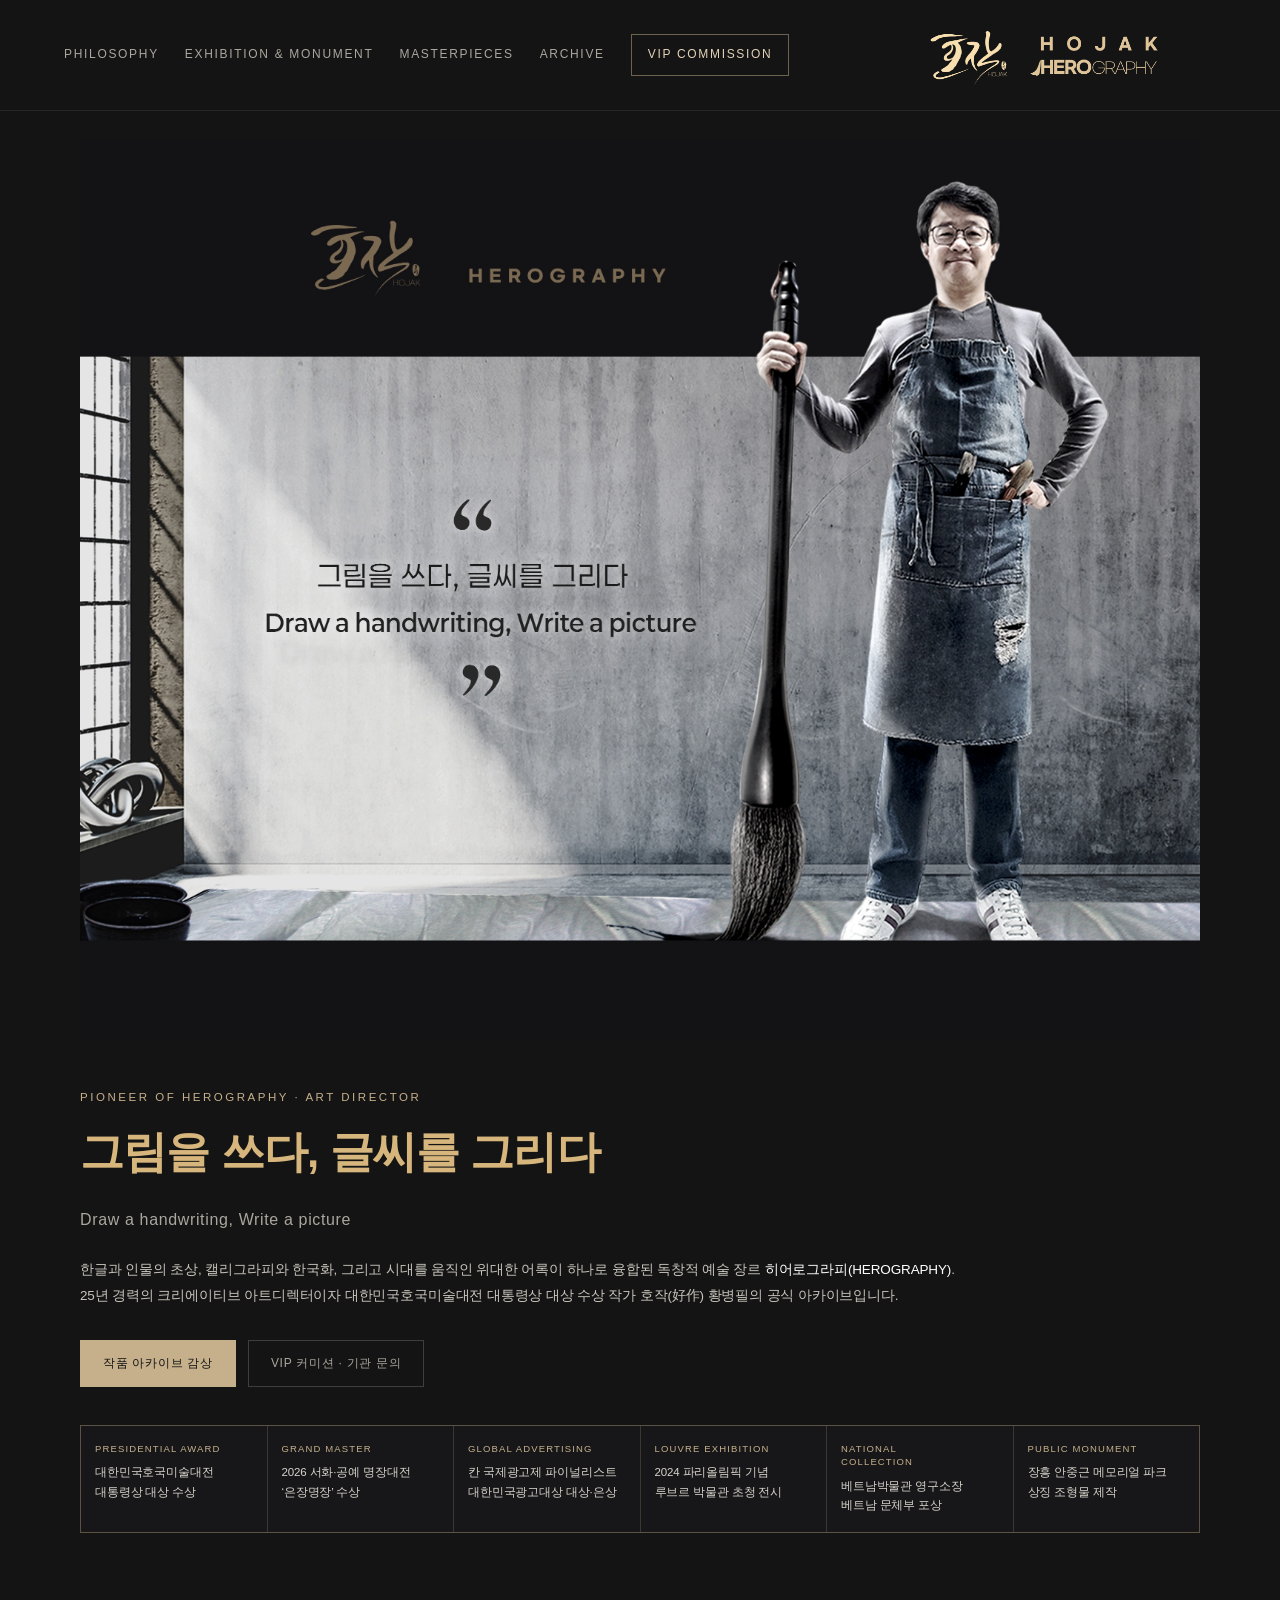
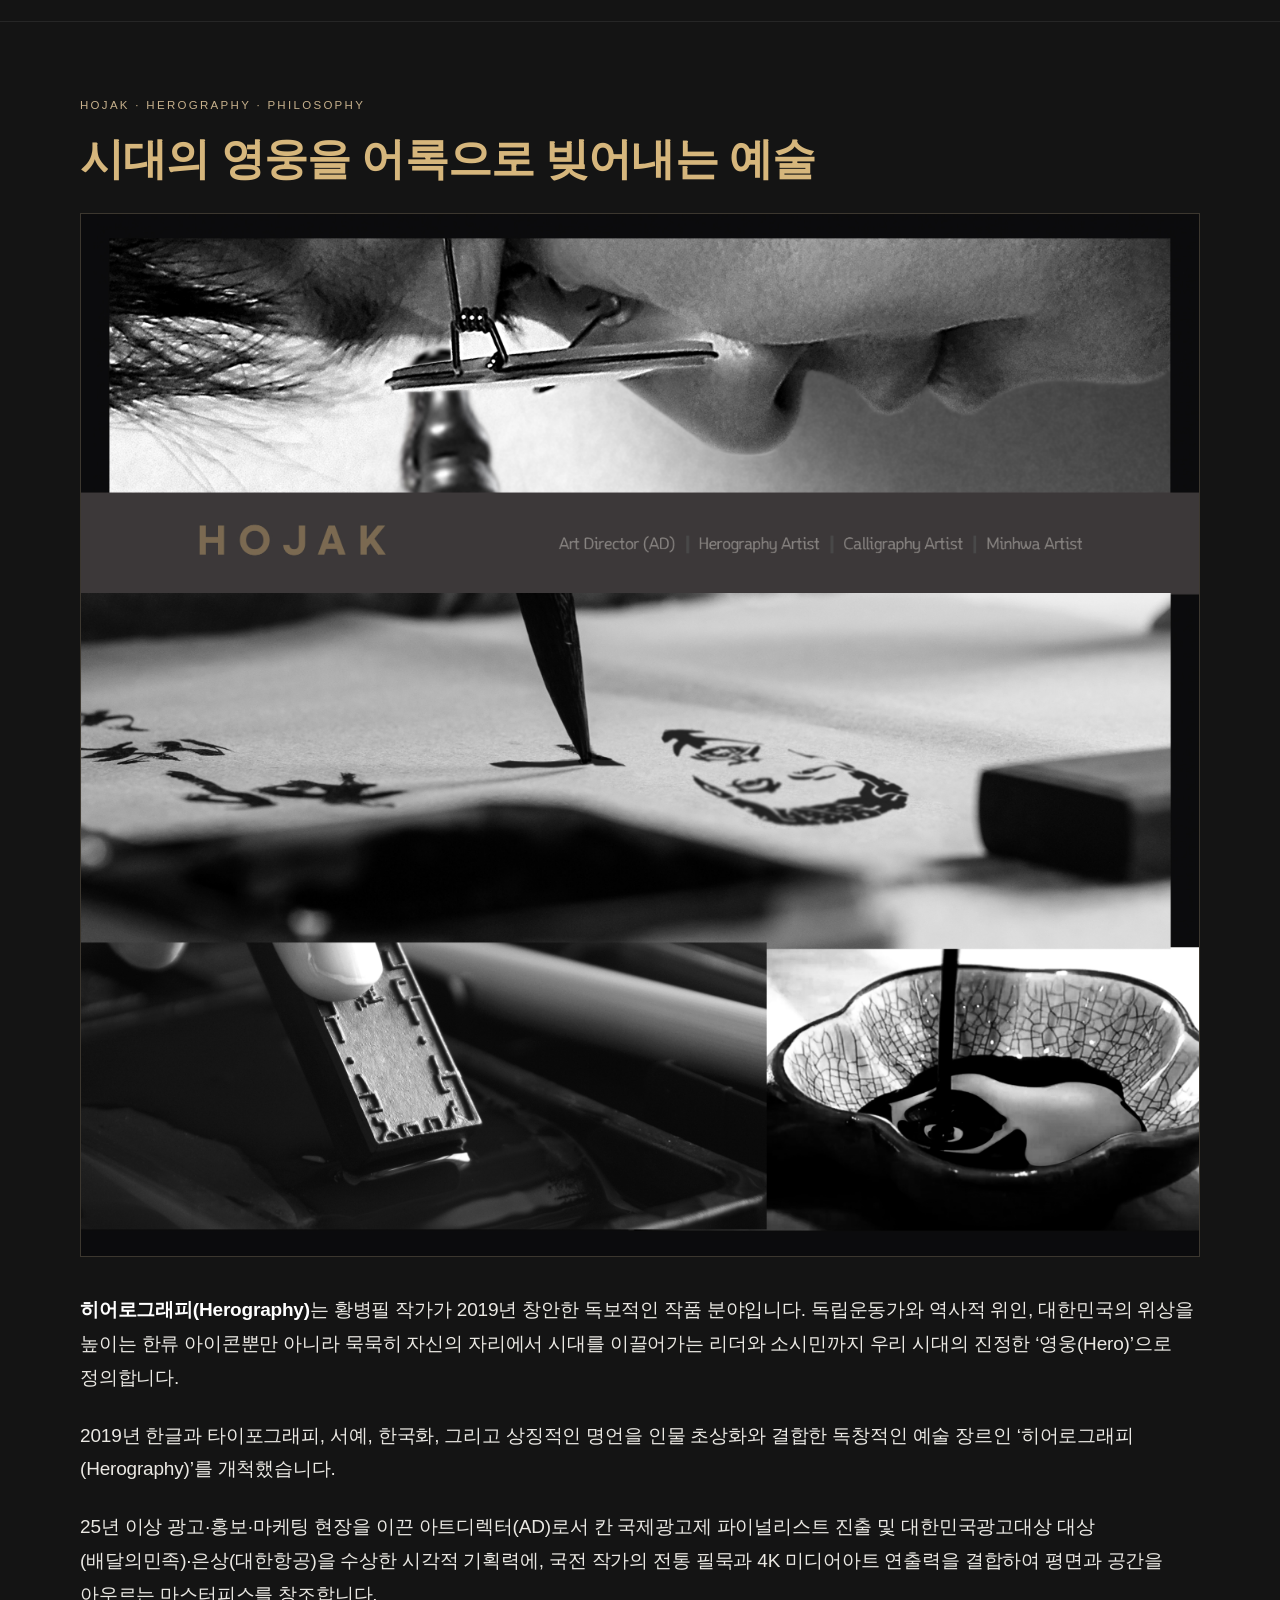
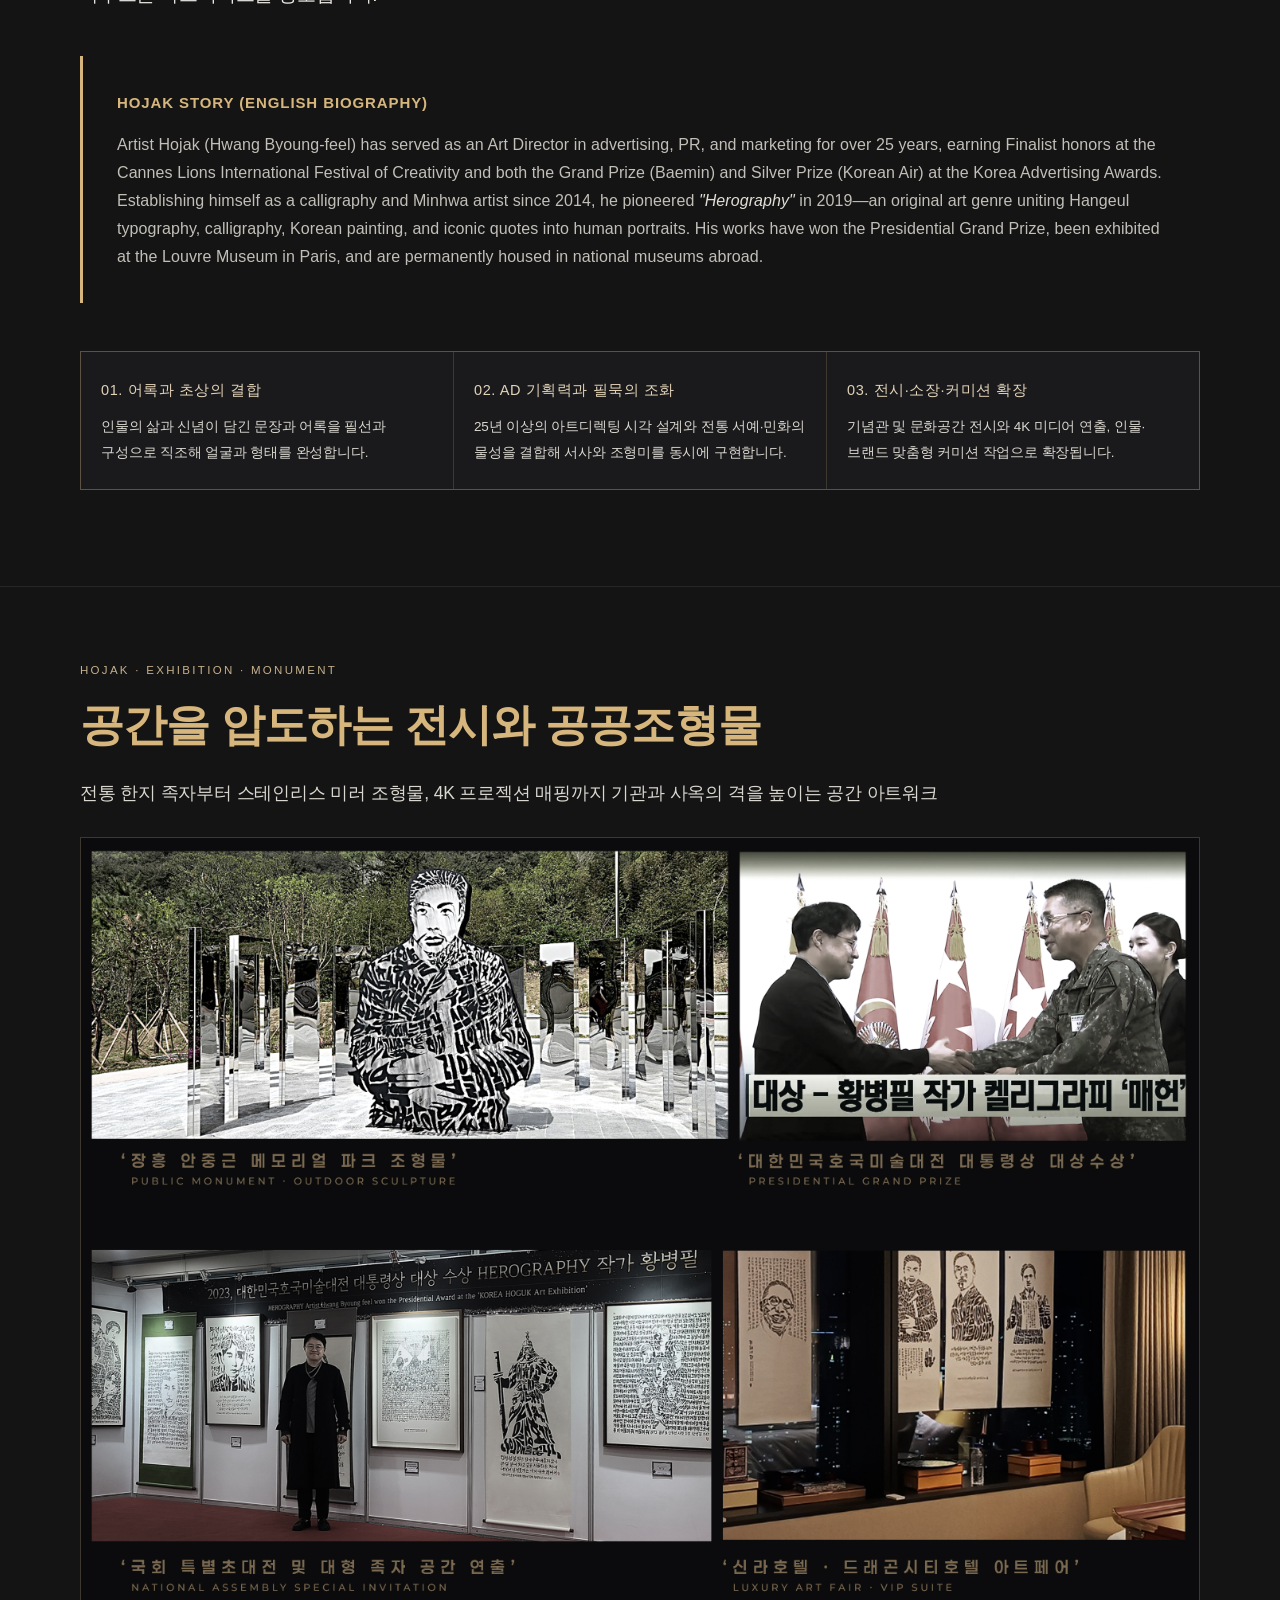
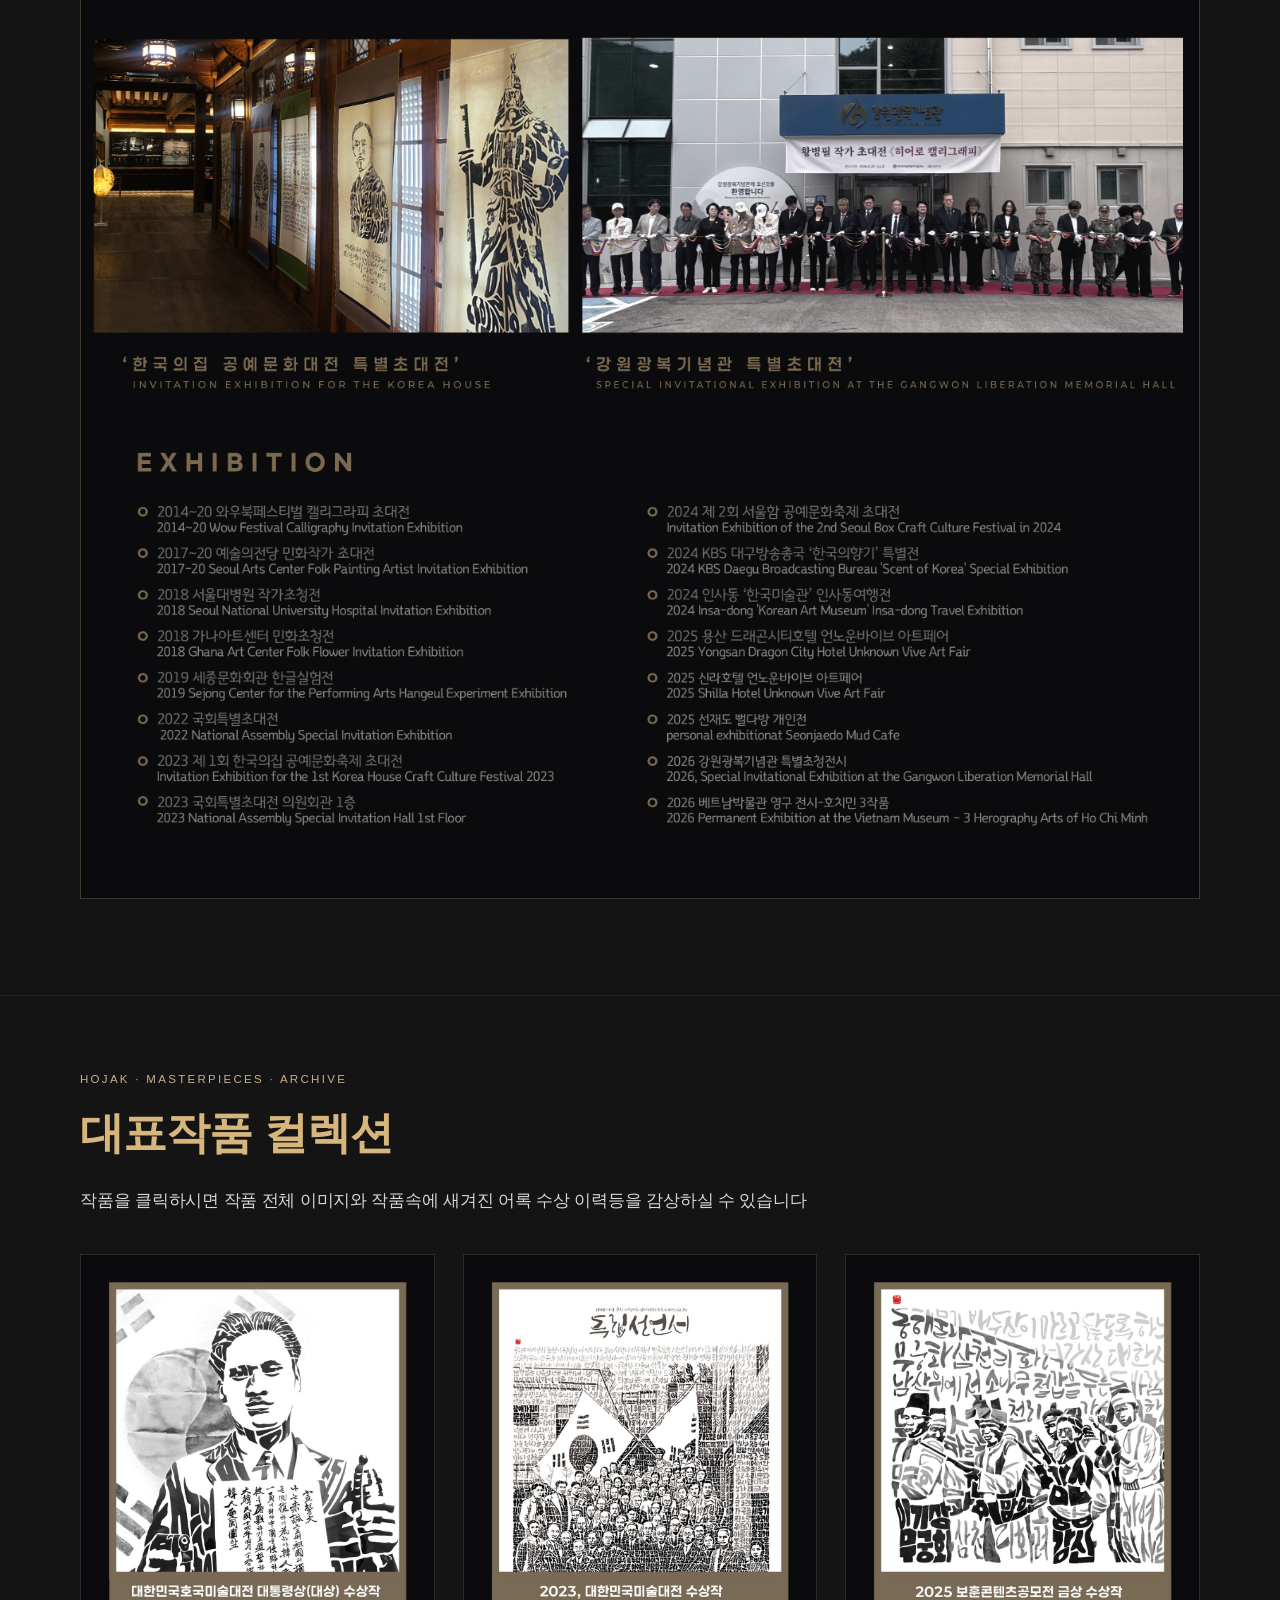
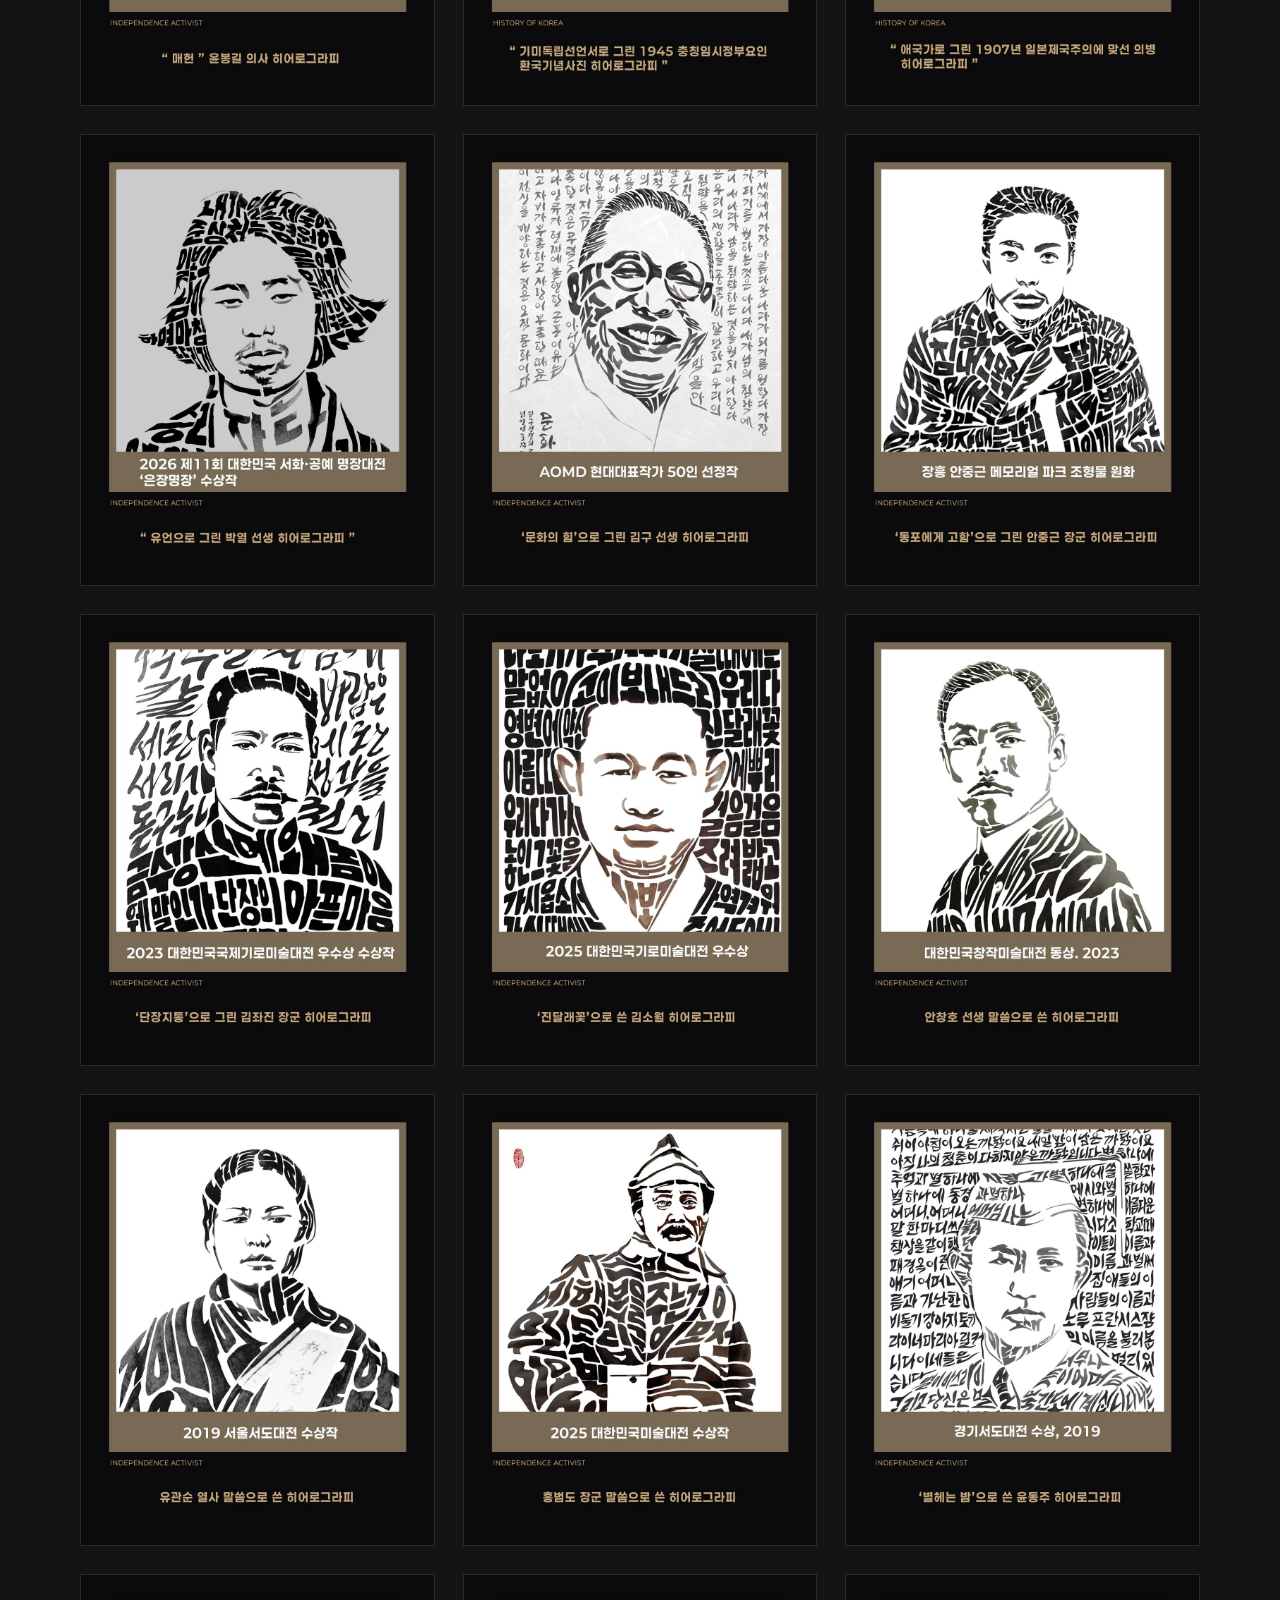
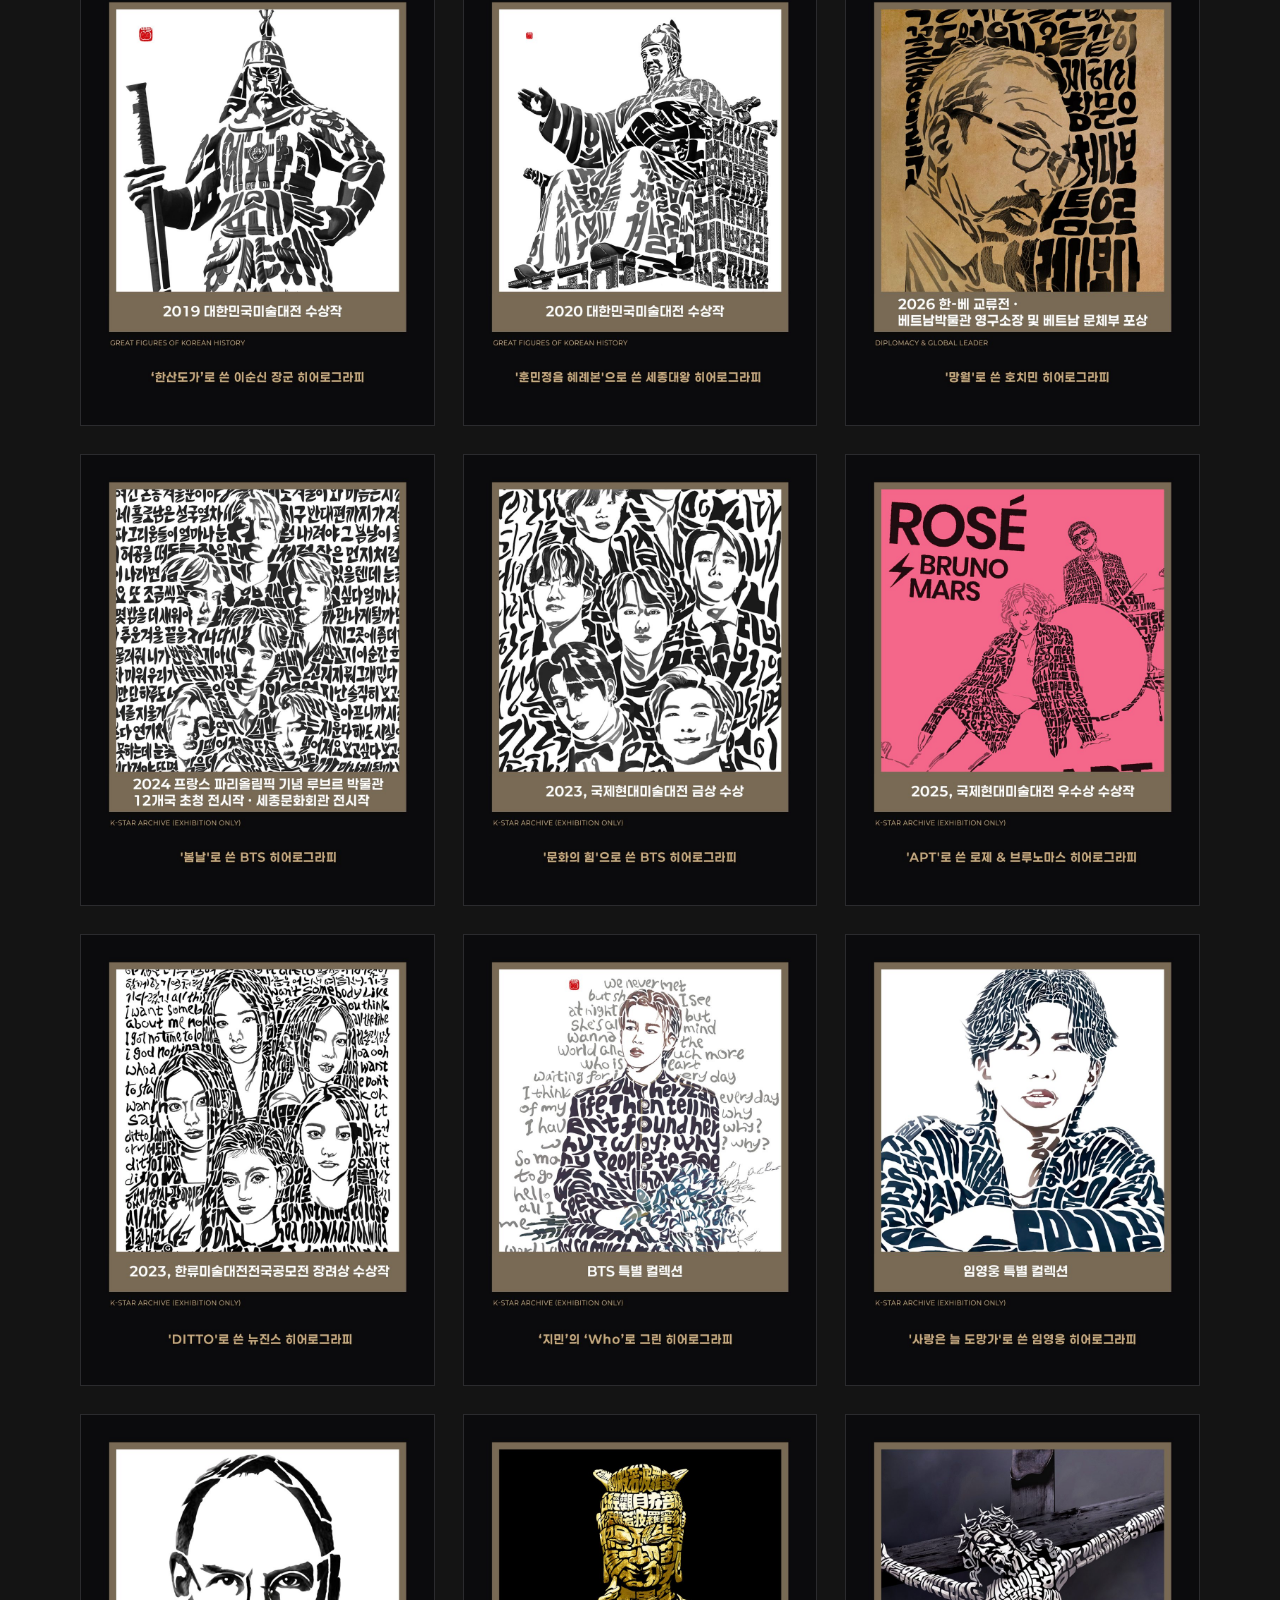
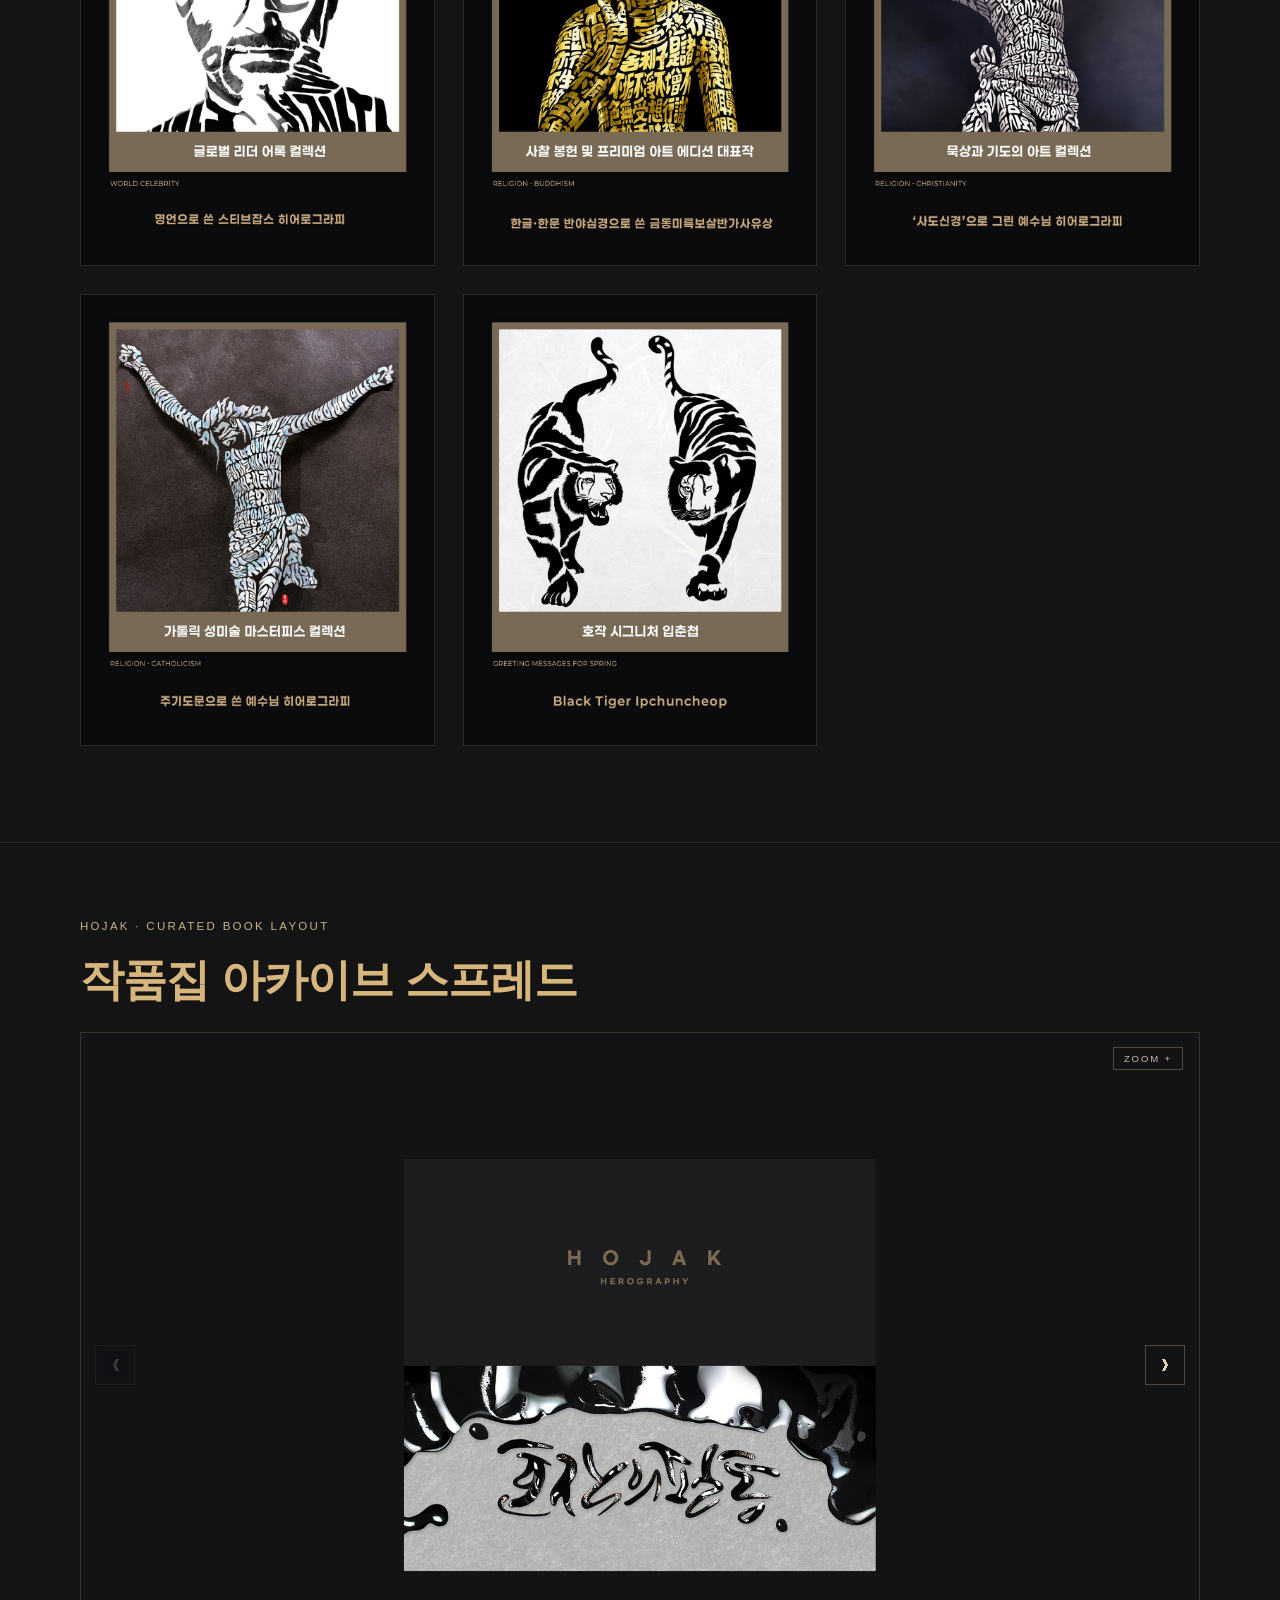
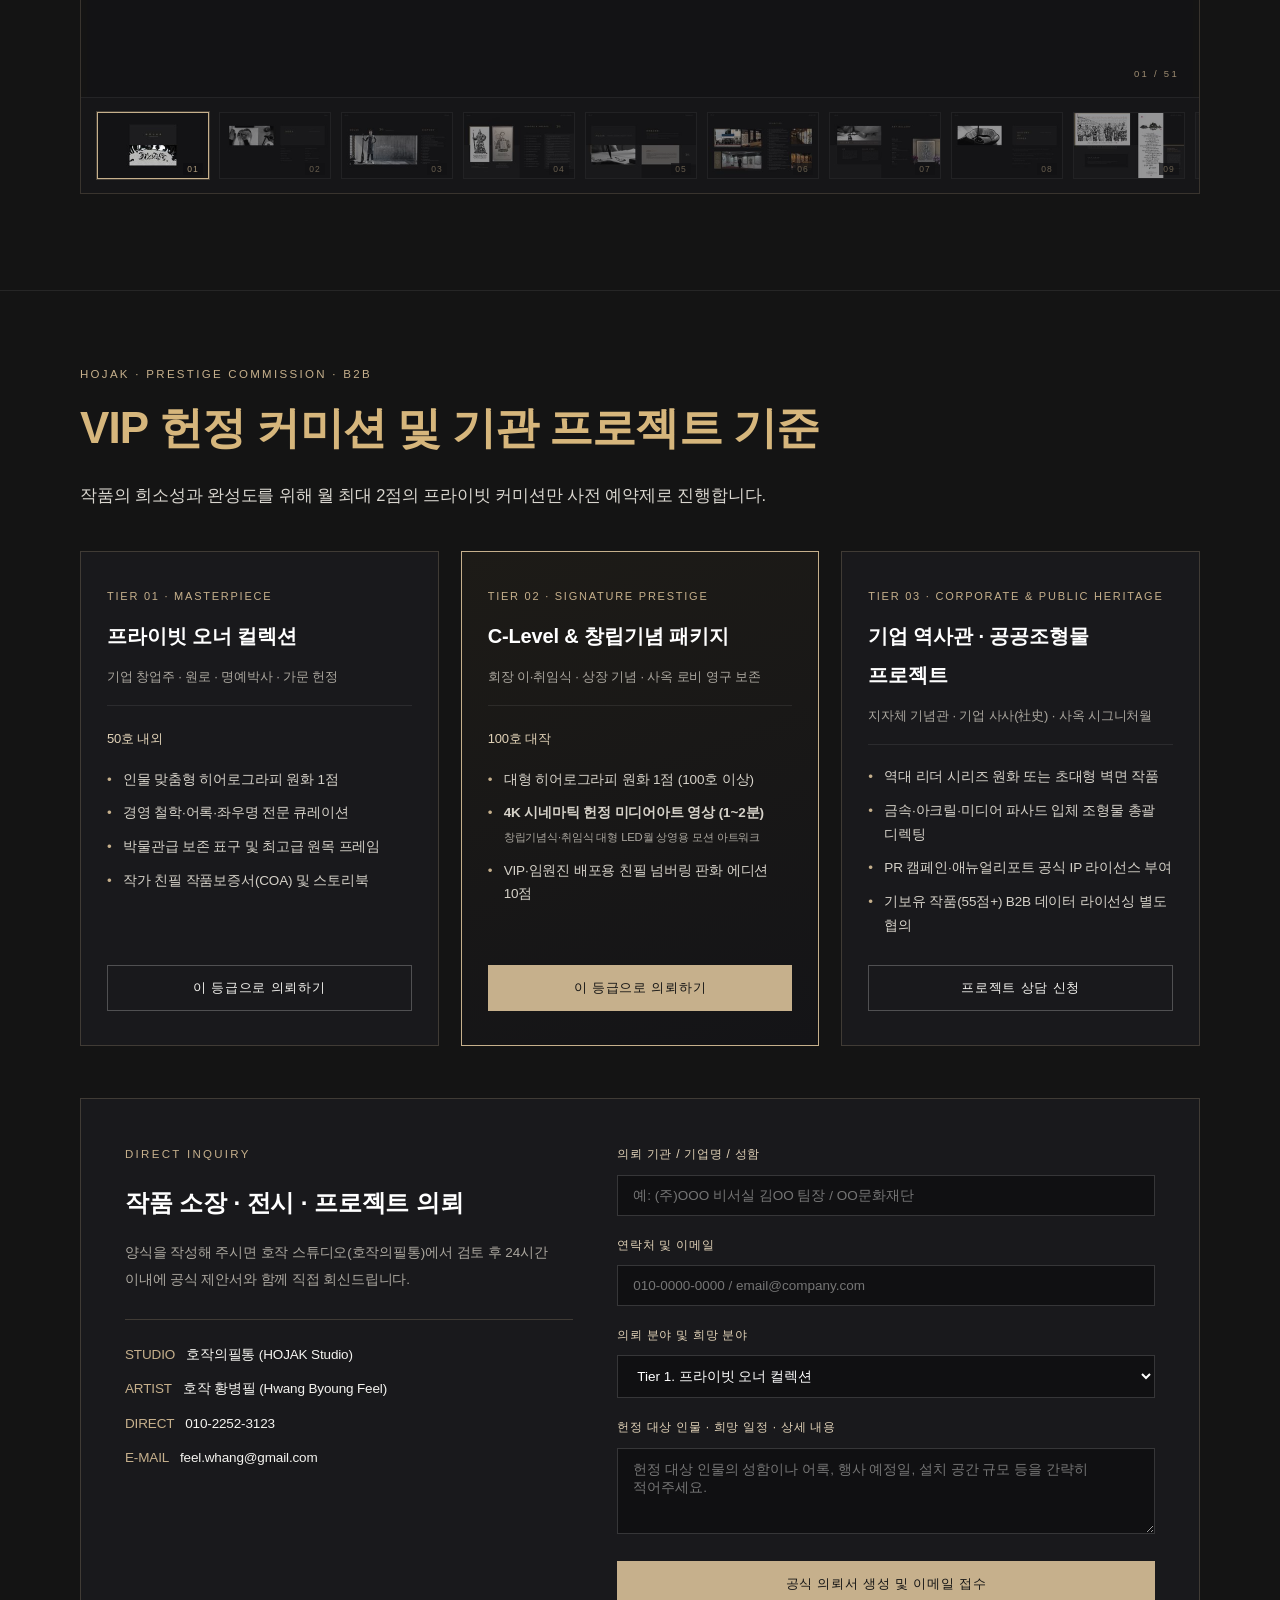
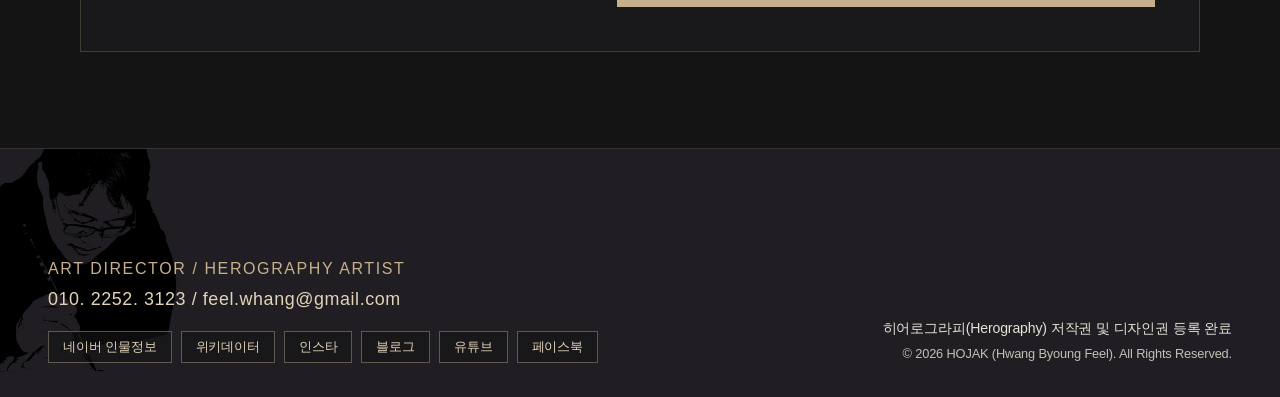
==== index.html @ 38bce0a3 "Add portfolio website" ====
<!DOCTYPE html>
<html lang="ko">
<head>
<meta charset="UTF-8">
<meta name="viewport" content="width=device-width, initial-scale=1.0, maximum-scale=5.0">
<title>호작(好作) 황병필 | HOJAK HEROGRAPHY</title>
<link rel="preconnect" href="https://fonts.googleapis.com">
<link rel="preconnect" href="https://fonts.gstatic.com" crossorigin>
<link href="https://fonts.googleapis.com/css2?family=Paperlogy:wght@200;300;400;500;600;700&display=swap" rel="stylesheet">
<style>
  @font-face {
    font-family: 'Paperlogy';
    src: url('https://cdn.jsdelivr.net/gh/projectnoonnu/2408-3@1.0/Paperlogy-2ExtraLight.woff2') format('woff2');
    font-weight: 200;
    font-style: normal;
  }
  @font-face {
    font-family: 'Paperlogy';
    src: url('https://cdn.jsdelivr.net/gh/projectnoonnu/2408-3@1.0/Paperlogy-3Light.woff2') format('woff2');
    font-weight: 300;
    font-style: normal;
  }
  @font-face {
    font-family: 'Paperlogy';
    src: url('https://cdn.jsdelivr.net/gh/projectnoonnu/2408-3@1.0/Paperlogy-4Regular.woff2') format('woff2');
    font-weight: 400;
    font-style: normal;
  }
  @font-face {
    font-family: 'Paperlogy';
    src: url('https://cdn.jsdelivr.net/gh/projectnoonnu/2408-3@1.0/Paperlogy-5Medium.woff2') format('woff2');
    font-weight: 500;
    font-style: normal;
  }
  @font-face {
    font-family: 'Paperlogy';
    src: url('https://cdn.jsdelivr.net/gh/projectnoonnu/2408-3@1.0/Paperlogy-6SemiBold.woff2') format('woff2');
    font-weight: 600;
    font-style: normal;
  }
  @font-face {
    font-family: 'Paperlogy';
    src: url('https://cdn.jsdelivr.net/gh/projectnoonnu/2408-3@1.0/Paperlogy-7Bold.woff2') format('woff2');
    font-weight: 700;
    font-style: normal;
  }

  :root {
    --bg-deep: #141414;
    --bg-card: #19191c;
    --text-main: #f5f4f0;
    --text-sub: #aba79f;
    --gold: #c6b08c;
    --gold-light: #e2d3b8;
    --border-subtle: rgba(198, 176, 140, 0.22);

    --font-gothic: 'Paperlogy', 'Pretendard', -apple-system, BlinkMacSystemFont, sans-serif;
    --fs-eyebrow: 11.5px;
    --fs-subtitle: clamp(1rem, 1.25vw, 1.15rem);
    --fs-body: 14.5px;
    --fs-meta: 13.5px;

    /* session2_philosophy 기준 통일 헤드카피 토큰 */
    --fs-unified-headcopy: clamp(28px, 4.2vw, 44px);
    --color-unified-headcopy: #d6b67c;
  }

  * { box-sizing: border-box; margin: 0; padding: 0; }
  html { scroll-behavior: smooth; }

  body {
    background-color: var(--bg-deep);
    color: var(--text-main);
    font-family: var(--font-gothic);
    font-weight: 200;
    font-size: var(--fs-body);
    line-height: 1.95;
    letter-spacing: -0.01em;
    overflow-x: hidden;
    -webkit-font-smoothing: antialiased;
    word-break: keep-all;
  }

  header {
    position: sticky;
    top: 0;
    z-index: 1000;
    background: var(--bg-deep);
    border-bottom: 1px solid rgba(255, 255, 255, 0.08);
    padding: 16px 5%;
    min-height: 108px;
    display: flex;
    align-items: center;
    justify-content: space-between;
    gap: 24px;
  }

  .nav-links {
    display: flex;
    gap: 26px;
    align-items: center;
  }
  .nav-links a {
    color: var(--text-sub);
    text-decoration: none;
    font-family: var(--font-gothic);
    font-size: 12px;
    font-weight: 300;
    letter-spacing: 0.14em;
    text-transform: uppercase;
    white-space: nowrap;
    transition: color 0.25s ease;
  }
  .nav-links a:hover {
    color: var(--gold-light);
  }
  .nav-cta {
    border: 1px solid rgba(198, 176, 140, 0.5);
    color: var(--gold-light) !important;
    padding: 8px 16px;
    font-size: 11.5px;
    letter-spacing: 0.12em;
  }

  .mobile-menu-btn {
    display: none;
    background: transparent;
    border: 1px solid rgba(198, 176, 140, 0.45);
    color: var(--gold-light);
    font-family: var(--font-gothic);
    font-size: 11.5px;
    font-weight: 300;
    letter-spacing: 0.16em;
    padding: 8px 14px;
    cursor: pointer;
    white-space: nowrap;
  }

  .top-banner-link {
    display: flex;
    align-items: center;
    justify-content: flex-end;
    text-decoration: none;
    flex-shrink: 0;
    background-color: var(--bg-deep);
  }
  .top-banner-link img {
    height: 78px;
    width: auto;
    max-width: 100%;
    object-fit: contain;
    display: block;
    background-color: var(--bg-deep);
  }

  .mobile-drawer {
    display: none;
    position: fixed;
    top: 108px;
    left: 0; right: 0;
    z-index: 999;
    background: rgba(20, 20, 20, 0.98);
    border-bottom: 1px solid var(--border-subtle);
    padding: 20px 6% 28px;
    flex-direction: column;
    gap: 14px;
  }
  .mobile-drawer.open { display: flex; }
  .mobile-drawer a {
    color: var(--text-main);
    text-decoration: none;
    font-family: var(--font-gothic);
    font-size: var(--fs-body);
    font-weight: 200;
    padding: 8px 0;
    border-bottom: 1px solid rgba(255,255,255,0.05);
  }

  /* First Page (스크린샷 기준 단일 중앙 정렬 구조) */
  .first-page {
    max-width: 1380px;
    margin: 0 auto;
    padding: 28px 5% 88px;
    border-bottom: 1px solid rgba(255, 255, 255, 0.08);
  }

  .hero-center-stack {
    max-width: 1120px;
    margin: 0 auto;
  }

  .main-image-box {
    width: 100%;
    background-color: var(--bg-deep);
  }
  .main-image-box img {
    width: 100%;
    height: auto;
    display: block;
    object-fit: contain;
  }

  .below-image-copy {
    width: 100%;
    padding: 46px 0 38px;
  }

  .eyebrow {
    font-family: var(--font-gothic);
    font-size: var(--fs-eyebrow);
    font-weight: 300;
    letter-spacing: 0.2em;
    color: var(--gold);
    margin-bottom: 14px;
    display: block;
  }
  .first-page .eyebrow {
    text-transform: uppercase;
    letter-spacing: 0.22em;
  }

  /* 통일 헤드카피 스타일 (session2_philosophy 기준) */
  .headline,
  .session-title,
  .unified-headcopy {
    font-family: 'Paperlogy', sans-serif;
    font-size: var(--fs-unified-headcopy);
    font-weight: 700;
    line-height: 1.3;
    letter-spacing: -0.02em;
    color: var(--color-unified-headcopy);
    margin-bottom: 14px;
  }

  .sub-headline {
    font-family: var(--font-gothic);
    font-style: normal;
    font-size: var(--fs-subtitle);
    font-weight: 200;
    letter-spacing: 0.04em;
    color: var(--text-sub);
    margin-bottom: 22px;
  }

  .lead-copy {
    font-family: var(--font-gothic);
    font-size: 13.5px;
    font-weight: 200;
    line-height: 1.95;
    color: #c8c4bc;
    max-width: 100%;
    margin-bottom: 30px;
    word-break: keep-all;
  }
  .lead-copy strong {
    font-weight: 400;
    color: #ffffff;
  }

  .cta-row {
    display: flex;
    flex-wrap: wrap;
    gap: 12px;
  }

  .btn-gold {
    background: var(--gold);
    color: #141414;
    padding: 11px 22px;
    font-family: var(--font-gothic);
    font-size: 12px;
    font-weight: 400;
    letter-spacing: 0.06em;
    text-decoration: none;
    border: 1px solid var(--gold);
    transition: background 0.25s ease;
  }
  .btn-gold:hover {
    background: var(--gold-light);
  }

  .btn-ghost {
    background: transparent;
    color: var(--text-sub);
    padding: 11px 22px;
    font-family: var(--font-gothic);
    font-size: 12px;
    font-weight: 300;
    letter-spacing: 0.06em;
    text-decoration: none;
    border: 1px solid rgba(255, 255, 255, 0.18);
    transition: all 0.25s ease;
  }
  .btn-ghost:hover {
    border-color: var(--gold);
    color: var(--gold-light);
  }

  .credentials-bar {
    width: 100%;
    display: grid;
    grid-template-columns: repeat(6, 1fr);
    gap: 1px;
    background: var(--border-subtle);
    border: 1px solid var(--border-subtle);
  }

  .cred-item {
    background: #171719;
    padding: 16px 14px;
  }

  .cred-item .label {
    font-family: var(--font-gothic);
    font-size: 9.5px;
    font-weight: 400;
    color: var(--gold);
    letter-spacing: 0.12em;
    text-transform: uppercase;
    margin-bottom: 8px;
    line-height: 1.4;
  }

  .cred-item .val {
    font-family: var(--font-gothic);
    font-size: 11.5px;
    font-weight: 200;
    color: #d8d4cc;
    line-height: 1.7;
    word-break: keep-all;
  }

  /* Second Session & Philosophy Integration */
  .session-page {
    max-width: 1380px;
    margin: 0 auto;
    padding: 72px 5% 96px;
  }

  .session-inner {
    max-width: 1120px;
    margin: 0 auto;
  }


  .session-visual-box {
    width: 100%;
    margin: 26px 0 36px;
    background-color: var(--bg-deep);
    border: 1px solid var(--border-subtle);
  }
  .session-visual-box img {
    width: 100%;
    height: auto;
    display: block;
    object-fit: contain;
  }

  .s2-body-group {
    display: flex;
    flex-direction: column;
    gap: 24px;
    margin-bottom: 44px;
  }

  .s2-paragraph {
    font-family: 'Paperlogy', sans-serif;
    font-size: clamp(16px, 1.9vw, 19px);
    font-weight: 300;
    line-height: 1.78;
    letter-spacing: -0.01em;
    color: #eae8e3;
  }

  .s2-paragraph strong {
    font-weight: 600;
    color: #ffffff;
  }

  .s2-english-box {
    background-color: #141414;
    border-left: 3px solid #d6b67c;
    padding: 32px 34px;
  }

  .s2-english-title {
    font-family: 'Paperlogy', sans-serif;
    font-size: clamp(13px, 1.4vw, 15px);
    font-weight: 600;
    letter-spacing: 0.06em;
    text-transform: uppercase;
    color: #d6b67c;
    margin-bottom: 14px;
  }

  .s2-english-text {
    font-family: 'Paperlogy', sans-serif;
    font-size: clamp(14px, 1.5vw, 16px);
    font-weight: 300;
    line-height: 1.75;
    letter-spacing: 0.005em;
    color: #c2bfb8;
    word-break: normal;
  }

  .s2-english-text em {
    font-style: italic;
    color: #e2dfd7;
  }

  .pillars-grid {
    display: grid;
    grid-template-columns: repeat(3, 1fr);
    gap: 1px;
    background: var(--border-subtle);
    border: 1px solid var(--border-subtle);
    margin-top: 48px;
  }

  .pillar-card {
    background: rgba(25, 25, 28, 0.95);
    padding: 24px 20px;
  }

  .pillar-title {
    font-family: var(--font-gothic);
    font-size: var(--fs-body);
    font-weight: 300;
    color: var(--gold-light);
    margin-bottom: 10px;
    letter-spacing: 0.04em;
  }

  .pillar-desc {
    font-family: var(--font-gothic);
    font-size: var(--fs-meta);
    font-weight: 200;
    color: #dad7d0;
    line-height: 1.9;
    word-break: keep-all;
  }


  /* Session 3 : EXHIBITION & MONUMENT */
  .s3-page {
    max-width: 1380px;
    margin: 0 auto;
    padding: 72px 5% 96px;
    border-top: 1px solid rgba(255, 255, 255, 0.08);
  }

  .s3-inner {
    max-width: 1120px;
    margin: 0 auto;
  }

  .s3-lead-copy {
    font-family: var(--font-gothic);
    font-size: clamp(15px, 1.65vw, 17.5px);
    font-weight: 300;
    line-height: 1.85;
    letter-spacing: -0.01em;
    color: #dad7d0;
    margin-bottom: 28px;
    word-break: keep-all;
  }

  .s3-visual-box {
    width: 100%;
    background-color: var(--bg-deep);
    border: 1px solid var(--border-subtle);
  }

  .s3-visual-box img {
    width: 100%;
    height: auto;
    display: block;
    object-fit: contain;
  }

  @media (max-width: 860px) {
    .s3-page { padding: 52px 5% 76px; }
  }

  @media (max-width: 768px) {
    .s3-lead-copy {
      font-size: 15px;
      line-height: 1.78;
      margin-bottom: 22px;
    }
  }

  @media (max-width: 960px) {
    .pillars-grid { grid-template-columns: 1fr; }
  }

  @media (max-width: 860px) {
    header { min-height: 82px; padding: 12px 5%; }
    .mobile-drawer { top: 82px; }
    .nav-links { display: none; }
    .mobile-menu-btn { display: inline-block; }
    .top-banner-link img { height: 40px; }
    .first-page { padding: 20px 5% 76px; }
    .below-image-copy { padding: 34px 0 32px; }
    .session-page { padding: 52px 5% 76px; }
    .credentials-bar { grid-template-columns: repeat(2, 1fr); }
  }

  @media (max-width: 768px) {
    .headline,
    .session-title,
    .unified-headcopy {
      font-size: 27px;
      line-height: 1.35;
      margin-bottom: 16px;
    }

  
  .session-visual-box {
    width: 100%;
    margin: 26px 0 36px;
    background-color: var(--bg-deep);
    border: 1px solid var(--border-subtle);
  }
  .session-visual-box img {
    width: 100%;
    height: auto;
    display: block;
    object-fit: contain;
  }

  .s2-body-group {
      gap: 20px;
      margin-bottom: 36px;
    }

    .s2-paragraph {
      font-size: 16px;
      line-height: 1.75;
    }

    .s2-english-box {
      padding: 24px 20px;
      border-left-width: 2.5px;
    }

    .s2-english-title {
      font-size: 13px;
      margin-bottom: 10px;
    }

    .s2-english-text {
      font-size: 14px;
      line-height: 1.7;
    }
  }

  /* Session 4 : MASTERPIECES ARCHIVE */
  .s4-page {
    max-width: 1380px;
    margin: 0 auto;
    padding: 72px 5% 96px;
    border-top: 1px solid rgba(255, 255, 255, 0.08);
  }
  .s4-inner {
    max-width: 1120px;
    margin: 0 auto;
  }
  .s4-lead-copy {
    font-family: var(--font-gothic);
    font-size: clamp(14.5px, 1.5vw, 16.5px);
    font-weight: 300;
    line-height: 1.85;
    letter-spacing: -0.01em;
    color: #dad7d0;
    margin-bottom: 38px;
    word-break: keep-all;
  }
  .s4-gallery-grid {
    display: grid;
    grid-template-columns: repeat(3, 1fr);
    gap: 28px;
  }
  .s4-art-card {
    background: var(--bg-card);
    border: 1px solid rgba(255, 255, 255, 0.08);
    overflow: hidden;
    cursor: pointer;
    transition: transform 0.35s ease, border-color 0.35s ease, box-shadow 0.35s ease;
    display: flex;
    flex-direction: column;
  }
  .s4-art-card:hover {
    transform: translateY(-6px);
    border-color: var(--gold);
    box-shadow: 0 14px 34px rgba(0, 0, 0, 0.55);
  }
  .s4-art-thumb {
    width: 100%;
    overflow: hidden;
    background: #0b0b0c;
  }
  .s4-art-thumb img {
    width: 100%;
    height: auto;
    display: block;
    transition: transform 0.5s ease;
  }
  .s4-art-card:hover .s4-art-thumb img {
    transform: scale(1.05);
  }

  /* Session 5 : ARCHIVE SPREAD (Title Only Placeholder) */
  .s5-page {
    max-width: 1380px;
    margin: 0 auto;
    padding: 72px 5% 96px;
    border-top: 1px solid rgba(255, 255, 255, 0.08);
  }
  .s5-inner {
    max-width: 1120px;
    margin: 0 auto;
  }
  .s5-placeholder-box {
    margin-top: 28px;
    padding: 56px 24px;
    border: 1px dashed var(--border-subtle);
    background: rgba(25, 25, 28, 0.45);
    text-align: center;
    color: var(--text-sub);
    font-size: 13.5px;
    font-weight: 300;
    letter-spacing: 0.02em;
  }

  /* Session 6 : PRESTIGE COMMISSION & B2B */
  .s6-page {
    max-width: 1380px;
    margin: 0 auto;
    padding: 72px 5% 96px;
    border-top: 1px solid rgba(255, 255, 255, 0.08);
  }
  .s6-inner {
    max-width: 1120px;
    margin: 0 auto;
  }
  .s6-lead-copy {
    font-family: var(--font-gothic);
    font-size: clamp(14.5px, 1.5vw, 16.5px);
    font-weight: 300;
    line-height: 1.85;
    color: #dad7d0;
    margin-bottom: 40px;
    word-break: keep-all;
  }
  .rate-grid {
    display: grid;
    grid-template-columns: repeat(3, 1fr);
    gap: 22px;
    margin-bottom: 52px;
  }
  .rate-card {
    background: var(--bg-card);
    border: 1px solid var(--border-subtle);
    padding: 34px 26px;
    display: flex;
    flex-direction: column;
    justify-content: space-between;
  }
  .rate-card.featured {
    border: 1px solid var(--gold);
    background: linear-gradient(160deg, #1d1b17 0%, #141417 100%);
  }
  .tier-badge {
    font-family: var(--font-gothic);
    font-size: 11px;
    font-weight: 400;
    letter-spacing: 0.16em;
    color: var(--gold);
    margin-bottom: 10px;
  }
  .rate-card h3 {
    font-family: var(--font-gothic);
    font-size: 20px;
    font-weight: 600;
    color: #ffffff;
    margin-bottom: 8px;
  }
  .rate-target {
    font-size: 13px;
    font-weight: 300;
    color: var(--text-sub);
    margin-bottom: 20px;
    padding-bottom: 16px;
    border-bottom: 1px solid rgba(255, 255, 255, 0.08);
  }
  .rate-price {
    font-family: var(--font-gothic);
    font-size: 22px;
    font-weight: 700;
    color: var(--gold-light);
    margin-bottom: 20px;
  }
  .rate-price span {
    font-size: 12px;
    font-weight: 300;
    color: var(--text-sub);
  }
  .rate-list {
    list-style: none;
    margin-bottom: 28px;
  }
  .rate-list li {
    font-size: 13.5px;
    font-weight: 300;
    color: #d6d2c9;
    margin-bottom: 10px;
    padding-left: 16px;
    position: relative;
    line-height: 1.75;
  }
  .rate-list li::before {
    content: '•';
    color: var(--gold);
    position: absolute;
    left: 0;
  }
  .rate-btn-primary {
    width: 100%;
    background: var(--gold);
    color: #141414;
    padding: 13px 20px;
    font-family: var(--font-gothic);
    font-size: 13px;
    font-weight: 500;
    letter-spacing: 0.06em;
    border: 1px solid var(--gold);
    cursor: pointer;
    transition: background 0.25s ease;
  }
  .rate-btn-primary:hover { background: var(--gold-light); }
  .rate-btn-outline {
    width: 100%;
    background: transparent;
    color: var(--text-main);
    padding: 13px 20px;
    font-family: var(--font-gothic);
    font-size: 13px;
    font-weight: 300;
    letter-spacing: 0.06em;
    border: 1px solid rgba(255, 255, 255, 0.24);
    cursor: pointer;
    transition: all 0.25s ease;
  }
  .rate-btn-outline:hover {
    border-color: var(--gold);
    color: var(--gold-light);
  }

  .inquiry-box {
    background: var(--bg-card);
    border: 1px solid var(--border-subtle);
    padding: 44px;
    display: grid;
    grid-template-columns: 1fr 1.2fr;
    gap: 44px;
  }
  .form-group { margin-bottom: 18px; }
  .form-group label {
    display: block;
    font-size: 12px;
    font-weight: 400;
    color: var(--gold-light);
    letter-spacing: 0.06em;
    margin-bottom: 8px;
  }
  .form-group input, .form-group select, .form-group textarea {
    width: 100%;
    background: #101012;
    border: 1px solid rgba(255, 255, 255, 0.16);
    color: #fff;
    padding: 12px 15px;
    font-size: 13.5px;
    font-family: var(--font-gothic);
    font-weight: 300;
  }
  .form-group input:focus, .form-group select:focus, .form-group textarea:focus {
    outline: none;
    border-color: var(--gold);
  }

  /* Session 5 Archive Viewer Styles */
@font-face {
    font-family: 'Paperlogy';
    src: url('https://cdn.jsdelivr.net/gh/projectnoonnu/2408-3@1.0/Paperlogy-2ExtraLight.woff2') format('woff2');
    font-weight: 200;
    font-style: normal;
  }
  @font-face {
    font-family: 'Paperlogy';
    src: url('https://cdn.jsdelivr.net/gh/projectnoonnu/2408-3@1.0/Paperlogy-3Light.woff2') format('woff2');
    font-weight: 300;
    font-style: normal;
  }
  @font-face {
    font-family: 'Paperlogy';
    src: url('https://cdn.jsdelivr.net/gh/projectnoonnu/2408-3@1.0/Paperlogy-4Regular.woff2') format('woff2');
    font-weight: 400;
    font-style: normal;
  }
  @font-face {
    font-family: 'Paperlogy';
    src: url('https://cdn.jsdelivr.net/gh/projectnoonnu/2408-3@1.0/Paperlogy-6SemiBold.woff2') format('woff2');
    font-weight: 600;
    font-style: normal;
  }
  @font-face {
    font-family: 'Paperlogy';
    src: url('https://cdn.jsdelivr.net/gh/projectnoonnu/2408-3@1.0/Paperlogy-7Bold.woff2') format('woff2');
    font-weight: 700;
    font-style: normal;
  }

  :root {
    --bg-deep: #141414;
    --bg-card: #19191c;
    --text-main: #f5f4f0;
    --text-sub: #aba79f;
    --gold: #c6b08c;
    --gold-light: #e2d3b8;
    --border-subtle: rgba(198, 176, 140, 0.22);
    --font-gothic: 'Paperlogy', 'Pretendard', -apple-system, BlinkMacSystemFont, sans-serif;
    --fs-eyebrow: 11.5px;
    --fs-unified-headcopy: clamp(28px, 4.2vw, 44px);
    --color-unified-headcopy: #d6b67c;
  }

  * { box-sizing: border-box; margin: 0; padding: 0; }

  body {
    background-color: var(--bg-deep);
    color: var(--text-main);
    font-family: var(--font-gothic);
    font-weight: 200;
    line-height: 1.95;
    letter-spacing: -0.01em;
    overflow-x: hidden;
    -webkit-font-smoothing: antialiased;
    word-break: keep-all;
  }

  /* Session 5 : ARCHIVE SPREAD */
  .s5-page {
    max-width: 1380px;
    margin: 0 auto;
    padding: 72px 5% 96px;
  }
  .s5-inner {
    max-width: 1120px;
    margin: 0 auto;
  }
  .eyebrow {
    font-family: var(--font-gothic);
    font-size: var(--fs-eyebrow);
    font-weight: 300;
    letter-spacing: 0.2em;
    color: var(--gold);
    margin-bottom: 14px;
    display: block;
    text-transform: uppercase;
  }
  .session-title,
  .unified-headcopy {
    font-family: 'Paperlogy', sans-serif;
    font-size: var(--fs-unified-headcopy);
    font-weight: 700;
    line-height: 1.3;
    letter-spacing: -0.02em;
    color: var(--color-unified-headcopy);
    margin-bottom: 24px;
  }

  /* Viewer Stage */
  .s5-viewer-wrap {
    position: relative;
    width: 100%;
    background: #111113;
    border: 1px solid var(--border-subtle);
    overflow: hidden;
    user-select: none;
    touch-action: pan-y;
  }

  .s5-stage {
    position: relative;
    width: 100%;
    aspect-ratio: 16 / 9.5;
    background: #141414;
    display: flex;
    align-items: center;
    justify-content: center;
    overflow: hidden;
  }

  .s5-stage img {
    width: 100%;
    height: 100%;
    object-fit: contain;
    display: block;
    cursor: zoom-in;
    transition: opacity 0.28s ease;
  }

  /* Subtle Zoom Trigger Button (Top-Right inside Stage) */
  .s5-zoom-open-btn {
    position: absolute;
    top: 14px;
    right: 16px;
    z-index: 5;
    background: rgba(20, 20, 22, 0.65);
    border: 1px solid rgba(198, 176, 140, 0.35);
    color: rgba(226, 211, 184, 0.88);
    font-family: var(--font-gothic);
    font-size: 9.5px;
    font-weight: 400;
    letter-spacing: 0.2em;
    padding: 5px 10px;
    cursor: pointer;
    backdrop-filter: blur(4px);
    transition: all 0.25s ease;
    text-transform: uppercase;
  }
  .s5-zoom-open-btn:hover {
    background: var(--gold);
    color: #141414;
    border-color: var(--gold);
  }

  /* Subtle Page Indicator matching top-right style of spreads */
  .s5-page-indicator {
    position: absolute;
    bottom: 14px;
    right: 20px;
    z-index: 4;
    font-family: var(--font-gothic);
    font-size: 9.5px;
    font-weight: 400;
    letter-spacing: 0.24em;
    color: rgba(198, 176, 140, 0.78);
    pointer-events: none;
    text-transform: uppercase;
  }

  /* Left / Right Navigation Arrows */
  .s5-nav-btn {
    position: absolute;
    top: 50%;
    transform: translateY(-50%);
    z-index: 5;
    width: 40px;
    height: 40px;
    background: rgba(20, 20, 22, 0.65);
    border: 1px solid rgba(198, 176, 140, 0.35);
    color: var(--gold-light);
    font-family: var(--font-gothic);
    font-size: 16px;
    font-weight: 300;
    display: flex;
    align-items: center;
    justify-content: center;
    cursor: pointer;
    transition: all 0.25s ease;
    backdrop-filter: blur(4px);
  }
  .s5-nav-btn:hover:not(:disabled) {
    background: var(--gold);
    color: #141414;
    border-color: var(--gold);
  }
  .s5-nav-btn:disabled {
    opacity: 0.22;
    cursor: default;
  }
  .s5-prev { left: 14px; }
  .s5-next { right: 14px; }

  /* Thumbnail Strip */
  .s5-thumb-strip {
    display: flex;
    align-items: center;
    gap: 10px;
    padding: 14px 16px;
    background: #161618;
    border-top: 1px solid rgba(255, 255, 255, 0.06);
    overflow-x: auto;
    scrollbar-width: thin;
    scrollbar-color: rgba(198, 176, 140, 0.35) transparent;
  }
  .s5-thumb-strip::-webkit-scrollbar {
    height: 4px;
  }
  .s5-thumb-strip::-webkit-scrollbar-thumb {
    background: rgba(198, 176, 140, 0.35);
  }

  .s5-thumb-item {
    position: relative;
    flex: 0 0 112px;
    aspect-ratio: 16 / 9.5;
    border: 1px solid rgba(255, 255, 255, 0.12);
    background: #0f0f11;
    cursor: pointer;
    overflow: hidden;
    opacity: 0.55;
    transition: all 0.25s ease;
    padding: 0;
  }
  .s5-thumb-item:hover {
    opacity: 0.88;
    border-color: rgba(198, 176, 140, 0.55);
  }
  .s5-thumb-item.active {
    opacity: 1;
    border: 1.5px solid var(--gold);
    box-shadow: 0 0 0 1px rgba(198, 176, 140, 0.25);
  }
  .s5-thumb-item img {
    width: 100%;
    height: 100%;
    object-fit: cover;
    display: block;
  }
  .s5-thumb-num {
    position: absolute;
    bottom: 3px;
    right: 5px;
    font-family: var(--font-gothic);
    font-size: 8.5px;
    font-weight: 400;
    letter-spacing: 0.14em;
    color: rgba(198, 176, 140, 0.85);
    background: rgba(15, 15, 17, 0.72);
    padding: 1px 4px;
  }

  /* Fullscreen Zoom Lightbox Modal */
  .s5-zoom-modal {
    display: none;
    position: fixed;
    inset: 0;
    z-index: 3000;
    background: rgba(8, 8, 10, 0.94);
    backdrop-filter: blur(10px);
    -webkit-backdrop-filter: blur(10px);
    flex-direction: column;
    overflow: hidden;
    user-select: none;
  }
  .s5-zoom-modal.open {
    display: flex;
  }

  .s5-zoom-topbar {
    display: flex;
    align-items: center;
    justify-content: space-between;
    padding: 12px 20px;
    background: rgba(18, 18, 20, 0.9);
    border-bottom: 1px solid rgba(198, 176, 140, 0.2);
    z-index: 10;
    flex-shrink: 0;
  }

  .s5-zoom-page-txt {
    font-family: var(--font-gothic);
    font-size: 10px;
    font-weight: 400;
    letter-spacing: 0.24em;
    color: rgba(198, 176, 140, 0.85);
    text-transform: uppercase;
  }

  .s5-zoom-controls {
    display: flex;
    align-items: center;
    gap: 8px;
  }

  .s5-z-btn {
    background: rgba(28, 28, 32, 0.9);
    border: 1px solid rgba(198, 176, 140, 0.35);
    color: var(--gold-light);
    font-family: var(--font-gothic);
    font-size: 11px;
    font-weight: 300;
    letter-spacing: 0.12em;
    padding: 5px 11px;
    cursor: pointer;
    transition: all 0.2s ease;
  }
  .s5-z-btn:hover {
    background: var(--gold);
    color: #141414;
    border-color: var(--gold);
  }
  .s5-z-level {
    font-family: var(--font-gothic);
    font-size: 10.5px;
    font-weight: 400;
    letter-spacing: 0.14em;
    color: var(--text-sub);
    min-width: 44px;
    text-align: center;
  }

  .s5-zoom-canvas {
    position: relative;
    flex: 1;
    width: 100%;
    height: 100%;
    display: flex;
    align-items: center;
    justify-content: center;
    overflow: hidden;
    touch-action: none;
  }

  .s5-zoom-canvas img {
    max-width: 96vw;
    max-height: calc(100vh - 64px);
    object-fit: contain;
    transform-origin: center center;
    transition: transform 0.15s ease-out;
    cursor: zoom-in;
    will-change: transform;
  }
  .s5-zoom-canvas img.is-zoomed {
    cursor: grab;
  }
  .s5-zoom-canvas img.is-dragging {
    cursor: grabbing;
    transition: none;
  }

  @media (max-width: 860px) {
    .s5-page { padding: 52px 5% 76px; }
  }

  @media (max-width: 768px) {
    .session-title,
    .unified-headcopy {
      font-size: 27px;
      line-height: 1.35;
      margin-bottom: 18px;
    }
    .s5-nav-btn {
      width: 32px;
      height: 32px;
      font-size: 13px;
    }
    .s5-prev { left: 8px; }
    .s5-next { right: 8px; }
    .s5-zoom-open-btn {
      top: 8px;
      right: 10px;
      font-size: 8.5px;
      padding: 4px 8px;
    }
    .s5-page-indicator {
      bottom: 8px;
      right: 12px;
      font-size: 8.5px;
      letter-spacing: 0.2em;
    }
    .s5-thumb-strip {
      padding: 10px 12px;
      gap: 8px;
    }
    .s5-thumb-item {
      flex: 0 0 84px;
    }
    .s5-zoom-topbar {
      padding: 10px 12px;
    }
    .s5-z-btn {
      padding: 5px 9px;
      font-size: 10px;
    }
  }

  .rate-btn-primary:disabled {
    opacity: 0.6;
    cursor: not-allowed;
  }
  .form-status {
    display: none;
    margin-top: 16px;
    padding: 14px 16px;
    font-size: 13px;
    font-weight: 300;
    line-height: 1.65;
    border: 1px solid var(--border-subtle);
    background: rgba(198, 176, 140, 0.08);
    color: var(--gold-light);
  }
  .form-status.error {
    border-color: rgba(235, 110, 110, 0.45);
    background: rgba(235, 110, 110, 0.08);
    color: #f3b3b3;
  }

  /* Popup Lightbox Modal (Blurred Dark Backdrop + Interactive Bottom-Right Area) */
  .art-modal {
    display: none;
    position: fixed;
    inset: 0;
    z-index: 2500;
    background: rgba(6, 6, 8, 0.84);
    backdrop-filter: blur(12px);
    -webkit-backdrop-filter: blur(12px);
    padding: 36px 4%;
    overflow-y: auto;
    align-items: center;
    justify-content: center;
  }
  .art-modal.open { display: flex; }
  .art-modal-dialog {
    position: relative;
    max-width: 1120px;
    width: 100%;
    margin: auto;
  }
  .art-modal-close {
    position: absolute;
    top: -42px;
    right: 0;
    background: rgba(20, 20, 22, 0.85);
    border: 1px solid var(--border-subtle);
    color: var(--gold-light);
    font-family: var(--font-gothic);
    font-size: 13px;
    font-weight: 300;
    letter-spacing: 0.12em;
    padding: 6px 14px;
    cursor: pointer;
    transition: all 0.25s ease;
  }
  .art-modal-close:hover {
    background: var(--gold);
    color: #141414;
  }
  .art-modal-frame {
    position: relative;
    width: 100%;
    box-shadow: 0 24px 64px rgba(0, 0, 0, 0.85);
  }
  .art-modal-frame img {
    width: 100%;
    height: auto;
    display: block;
  }
  /* Clickable hotspot matching the bottom-right '전시 · 라이선싱 · 맞춤제작 문의' button inside the popup artwork */
    .modal-inquiry-hotspot {
    position: absolute;
    right: 5.19%;
    bottom: 7.56%;
    width: 23.74%;
    height: 8.18%;
    cursor: pointer;
    background: transparent;
    border: none;
    z-index: 5;
  }
  .modal-inquiry-hotspot:hover {
    background: rgba(226, 211, 184, 0.08);
    outline: 1px solid rgba(226, 211, 184, 0.45);
  }


  @media (max-width: 960px) {
    .s4-gallery-grid, .rate-grid, .inquiry-box {
      grid-template-columns: 1fr;
    }
  }
  @media (max-width: 860px) {
    .s4-page, .s5-page, .s6-page { padding: 52px 5% 76px; }
    .inquiry-box { padding: 28px 22px; }
      .modal-inquiry-hotspot {
    position: absolute;
    right: 5.19%;
    bottom: 7.56%;
    width: 23.74%;
    height: 8.18%;
    cursor: pointer;
    background: transparent;
    border: none;
    z-index: 5;
  }
  }


  /* Footer v19: Clean Full-Width Person Background Image Only, No Boxes on Text */
  footer {
    width: 100%;
    padding: 0;
    margin: 0;
    border-top: 1px solid rgba(255, 255, 255, 0.08);
    background-color: #212025;
  }
  .hojak-footer-wrap {
    position: relative;
    width: 100%;
    max-width: 1380px;
    margin: 0 auto;
    aspect-ratio: 5952 / 1153;
    min-height: 240px;
    background-color: #212025;
    overflow: hidden;
    display: flex;
    flex-direction: column;
    justify-content: flex-end;
    padding: 36px 48px 34px;
  }
  .hojak-footer-bg-img {
    position: absolute;
    inset: 0;
    width: 100%;
    height: 100%;
    object-fit: cover;
    object-position: left center;
    display: block;
    z-index: 0;
    pointer-events: none;
  }
  .hojak-footer-content {
    position: relative;
    z-index: 2;
    width: 100%;
    display: flex;
    align-items: flex-end;
    justify-content: space-between;
    gap: 28px;
    flex-wrap: wrap;
  }
  .hojak-footer-left {
    display: flex;
    flex-direction: column;
    align-items: flex-start;
    gap: 14px;
    max-width: 820px;
  }
  .hojak-footer-info-block {
    font-family: var(--font-gothic);
    line-height: 1.65;
    letter-spacing: 0.04em;
    background: transparent !important;
    border: none !important;
    box-shadow: none !important;
    padding: 0;
  }
  .hojak-footer-info-block .role-line {
    font-size: clamp(13px, 1.25vw, 16px);
    font-weight: 400;
    letter-spacing: 0.1em;
    color: #c6b08c;
    margin-bottom: 3px;
  }
  .hojak-footer-info-block .contact-line {
    font-size: clamp(15px, 1.4vw, 18.5px);
    font-weight: 400;
    color: #e2d3b8;
    word-break: keep-all;
  }
  .hojak-footer-links {
    display: flex;
    flex-wrap: wrap;
    gap: 9px;
    margin-top: 2px;
  }
  .hojak-footer-links a {
    font-family: var(--font-gothic);
    font-size: clamp(12.5px, 1.05vw, 14px);
    font-weight: 300;
    color: #e2d3b8;
    text-decoration: none;
    background: rgba(20, 20, 22, 0.65);
    border: 1px solid rgba(226, 211, 184, 0.35);
    padding: 7px 14px;
    line-height: 1.2;
    white-space: nowrap;
    transition: all 0.25s ease;
  }
  .hojak-footer-links a:hover {
    background: var(--gold);
    color: #141414;
    border-color: var(--gold);
  }
  .hojak-footer-right {
    text-align: right;
    background: transparent !important;
    border: none !important;
    box-shadow: none !important;
    padding: 0;
    flex-shrink: 0;
  }
  .hojak-footer-right .copy-main {
    font-family: var(--font-gothic);
    font-size: clamp(13px, 1.1vw, 15px);
    font-weight: 300;
    color: #e6e2d8;
    line-height: 1.65;
  }
  .hojak-footer-right .copy-sub {
    font-family: var(--font-gothic);
    font-size: clamp(12px, 1vw, 13.5px);
    font-weight: 200;
    color: #c4bfb5;
    margin-top: 4px;
    line-height: 1.5;
  }
  @media (max-width: 900px) {
    .hojak-footer-wrap {
      aspect-ratio: auto;
      min-height: 230px;
      padding: 28px 22px 26px;
    }
    .hojak-footer-content {
      flex-direction: column;
      align-items: flex-start;
      gap: 18px;
    }
    .hojak-footer-right {
      text-align: left;
      width: 100%;
    }
  }
</style>
</head>
<body>

<header>
  <nav class="nav-links" aria-label="주요 메뉴">
    <a href="#philosophy">PHILOSOPHY</a>
    <a href="#exhibition">EXHIBITION &amp; MONUMENT</a>
    <a href="#masterpieces">MASTERPIECES</a>
    <a href="#archive">ARCHIVE</a>
    <a href="#contact" class="nav-cta">VIP COMMISSION</a>
  </nav>

  <button type="button" class="mobile-menu-btn" onclick="toggleDrawer()" aria-label="메뉴 열기">MENU</button>

  <a href="#hero" class="top-banner-link" aria-label="호작 황병필 홈으로 이동">
    <img src="[data-uri]" alt="호작 HOJAK HEROGRAPHY">
  </a>
</header>

<div id="mobileDrawer" class="mobile-drawer">
  <a href="#philosophy" onclick="closeDrawer()">PHILOSOPHY</a>
  <a href="#exhibition" onclick="closeDrawer()">EXHIBITION &amp; MONUMENT</a>
  <a href="#masterpieces" onclick="closeDrawer()">MASTERPIECES</a>
  <a href="#archive" onclick="closeDrawer()">ARCHIVE</a>
  <a href="#contact" onclick="closeDrawer()">VIP COMMISSION</a>
</div>

<main class="first-page" id="hero">
  <div class="hero-center-stack">
    <div class="main-image-box">
      <img src="[data-uri]" alt="호작 황병필 작가 대표 이미지 - 그림을 쓰다, 글씨를 그리다">
    </div>

    <div class="below-image-copy">
      <span class="eyebrow">PIONEER OF HEROGRAPHY · ART DIRECTOR</span>
      <h1 class="headline unified-headcopy">그림을 쓰다, 글씨를 그리다</h1>
      <p class="sub-headline">Draw a handwriting, Write a picture</p>
      <p class="lead-copy">
        한글과 인물의 초상, 캘리그라피와 한국화, 그리고 시대를 움직인 위대한 어록이 하나로 융합된 독창적 예술 장르 <strong>히어로그라피(HEROGRAPHY)</strong>.<br>
        25년 경력의 크리에이티브 아트디렉터이자 대한민국호국미술대전 대통령상 대상 수상 작가 호작(好作) 황병필의 공식 아카이브입니다.
      </p>
      <div class="cta-row">
        <a href="#archive" class="btn-gold">작품 아카이브 감상</a>
        <a href="#contact" class="btn-ghost">VIP 커미션 · 기관 문의</a>
      </div>
    </div>

    <div class="credentials-bar">
      <div class="cred-item">
        <div class="label">PRESIDENTIAL AWARD</div>
        <div class="val">대한민국호국미술대전<br>대통령상 대상 수상</div>
      </div>
      <div class="cred-item">
        <div class="label">GRAND MASTER</div>
        <div class="val">2026 서화·공예 명장대전<br>‘은장명장’ 수상</div>
      </div>
      <div class="cred-item">
        <div class="label">GLOBAL ADVERTISING</div>
        <div class="val">칸 국제광고제 파이널리스트<br>대한민국광고대상 대상·은상</div>
      </div>
      <div class="cred-item">
        <div class="label">LOUVRE EXHIBITION</div>
        <div class="val">2024 파리올림픽 기념<br>루브르 박물관 초청 전시</div>
      </div>
      <div class="cred-item">
        <div class="label">NATIONAL<br>COLLECTION</div>
        <div class="val">베트남박물관 영구소장<br>베트남 문체부 포상</div>
      </div>
      <div class="cred-item">
        <div class="label">PUBLIC MONUMENT</div>
        <div class="val">장흥 안중근 메모리얼 파크<br>상징 조형물 제작</div>
      </div>
    </div>
  </div>
</main>

<section class="session-page" id="philosophy">
  <div class="session-inner">
    <span class="eyebrow">HOJAK · HEROGRAPHY · PHILOSOPHY</span>
    <h2 class="session-title unified-headcopy">시대의 영웅을 어록으로 빚어내는 예술</h2>

    <div class="session-visual-box">
      <img src="[data-uri]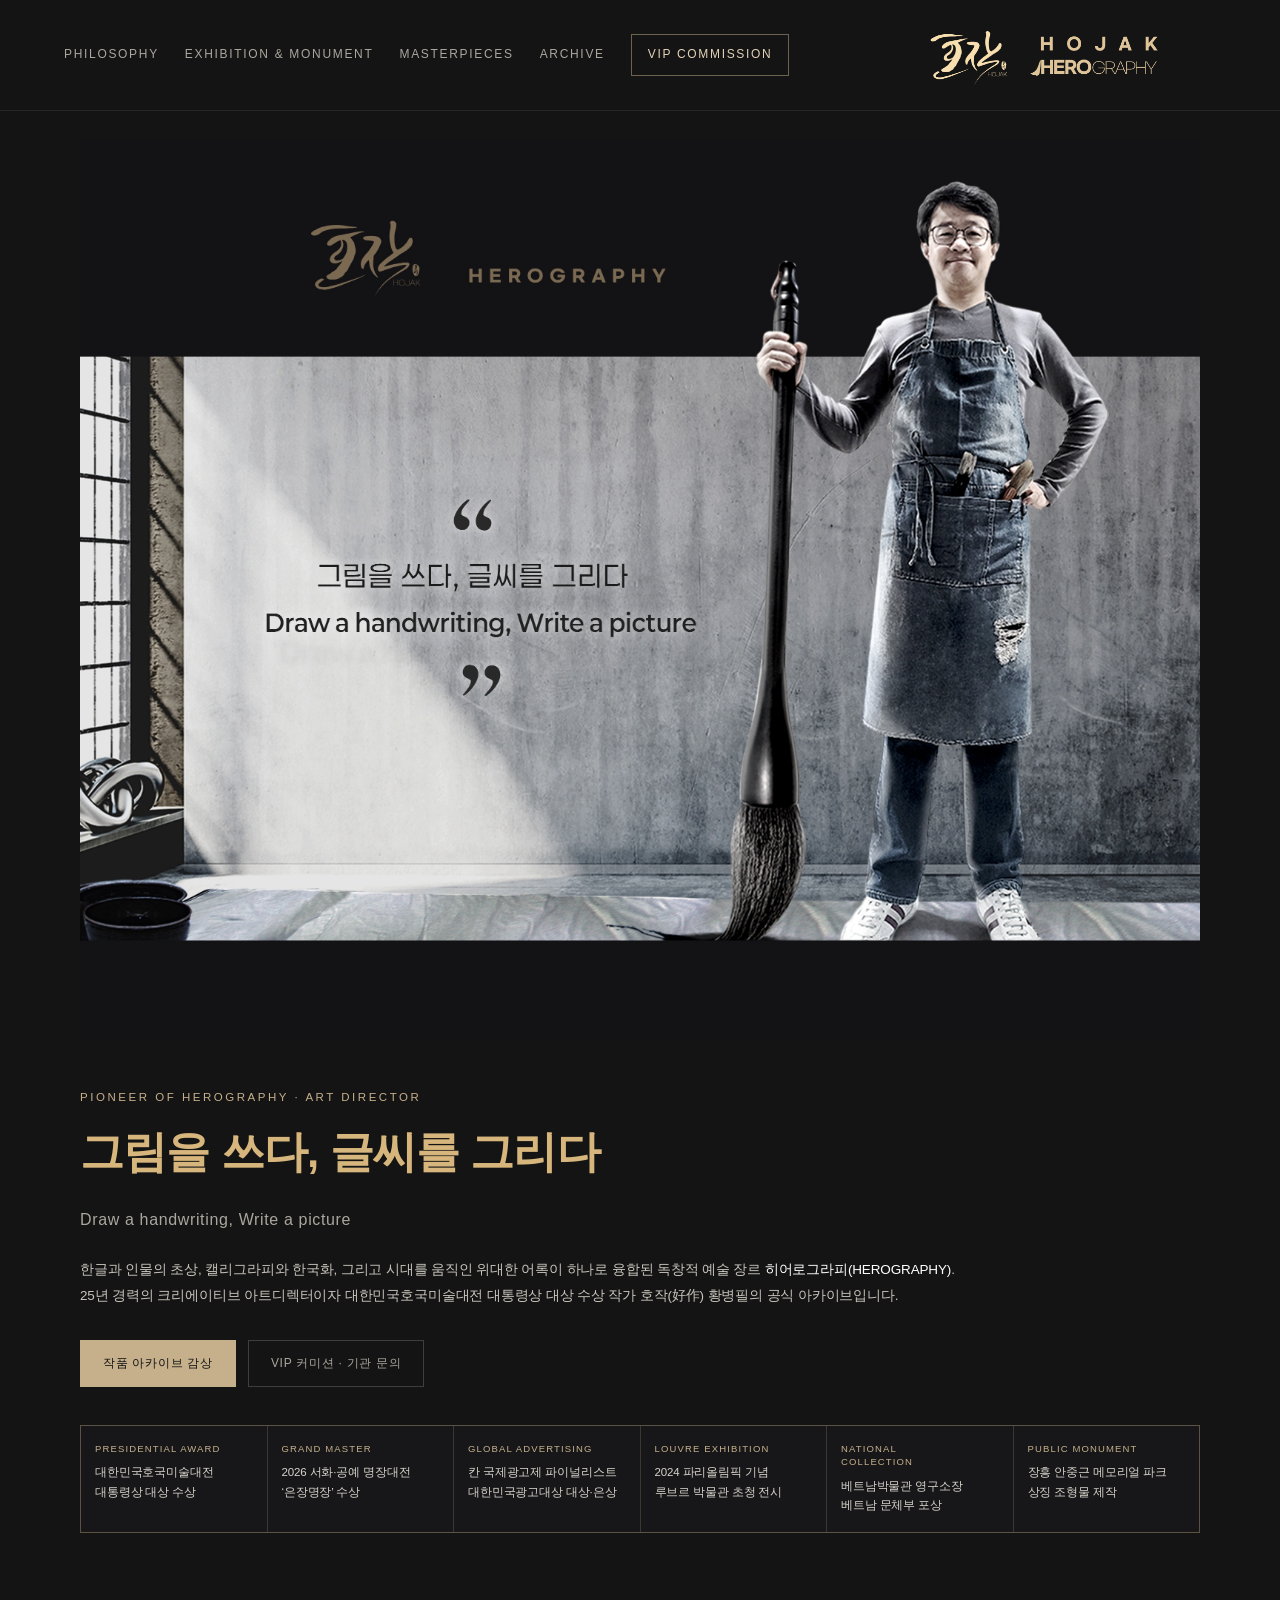
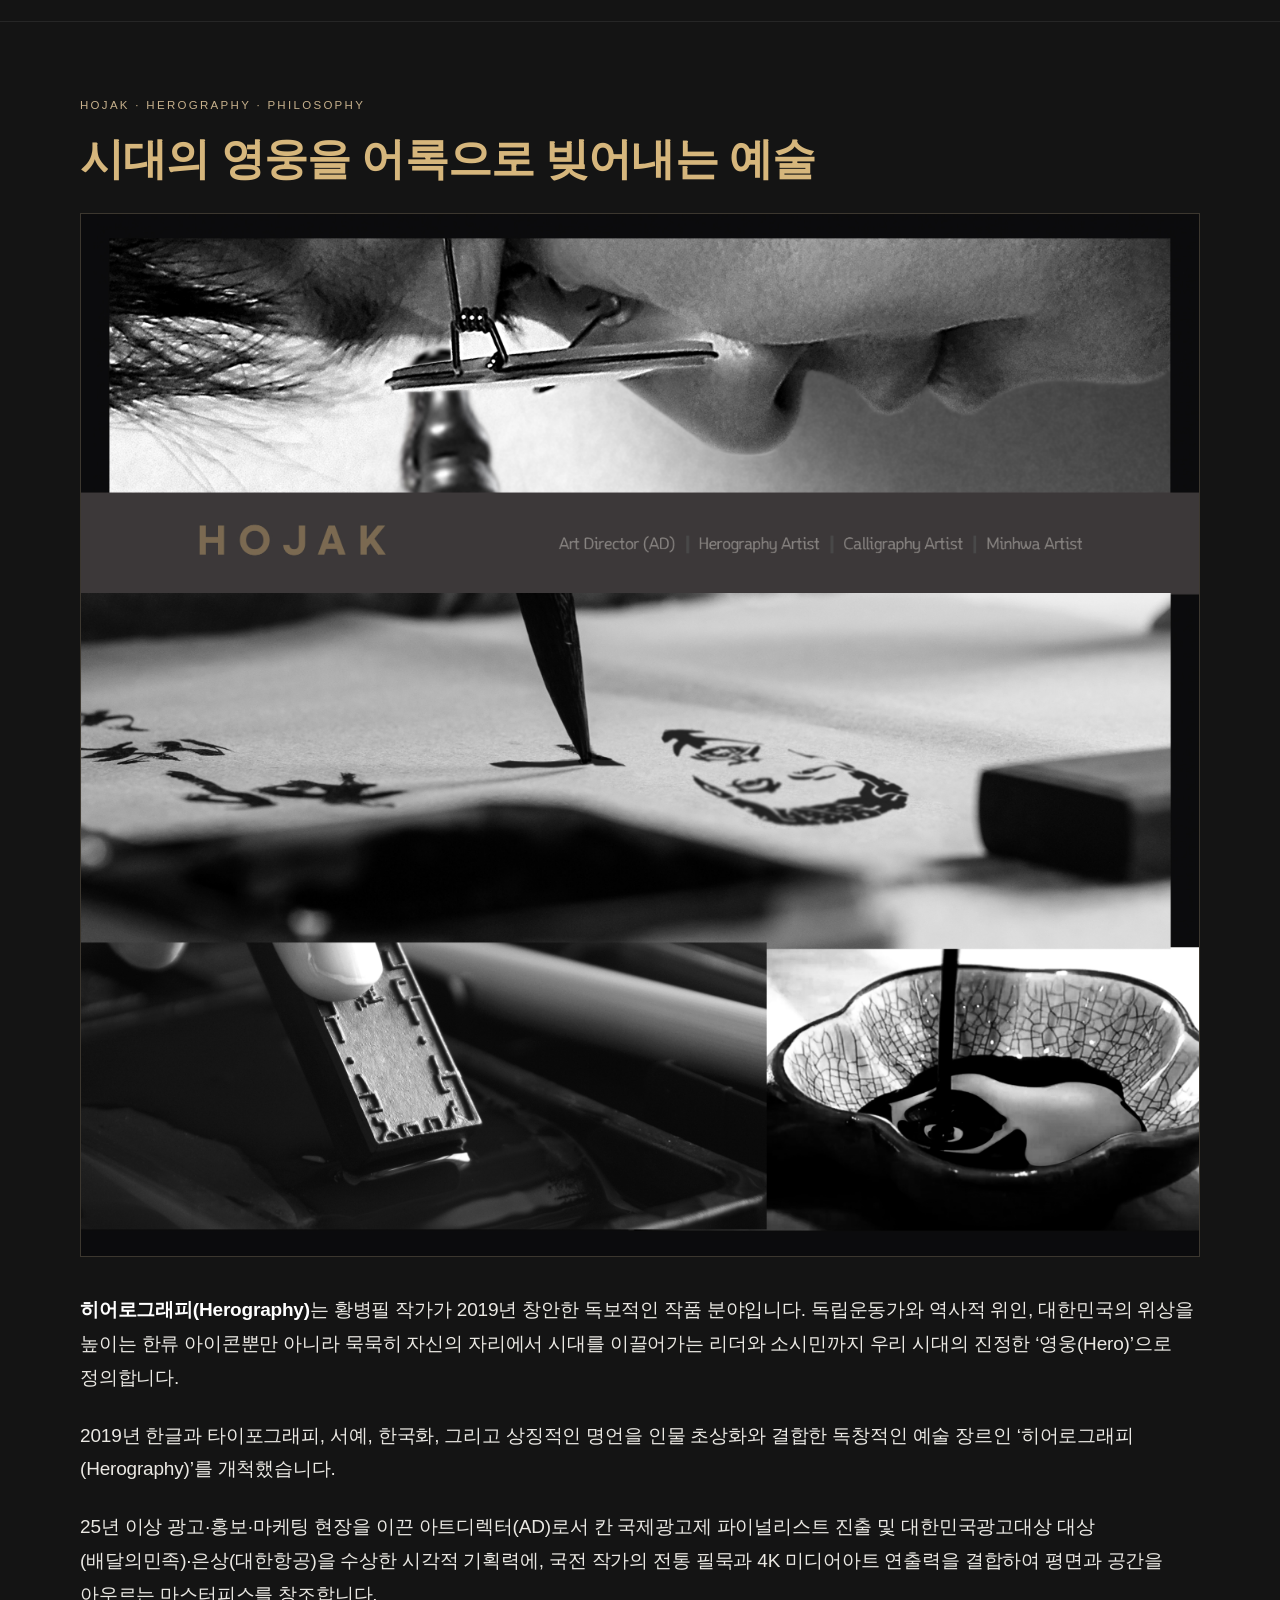
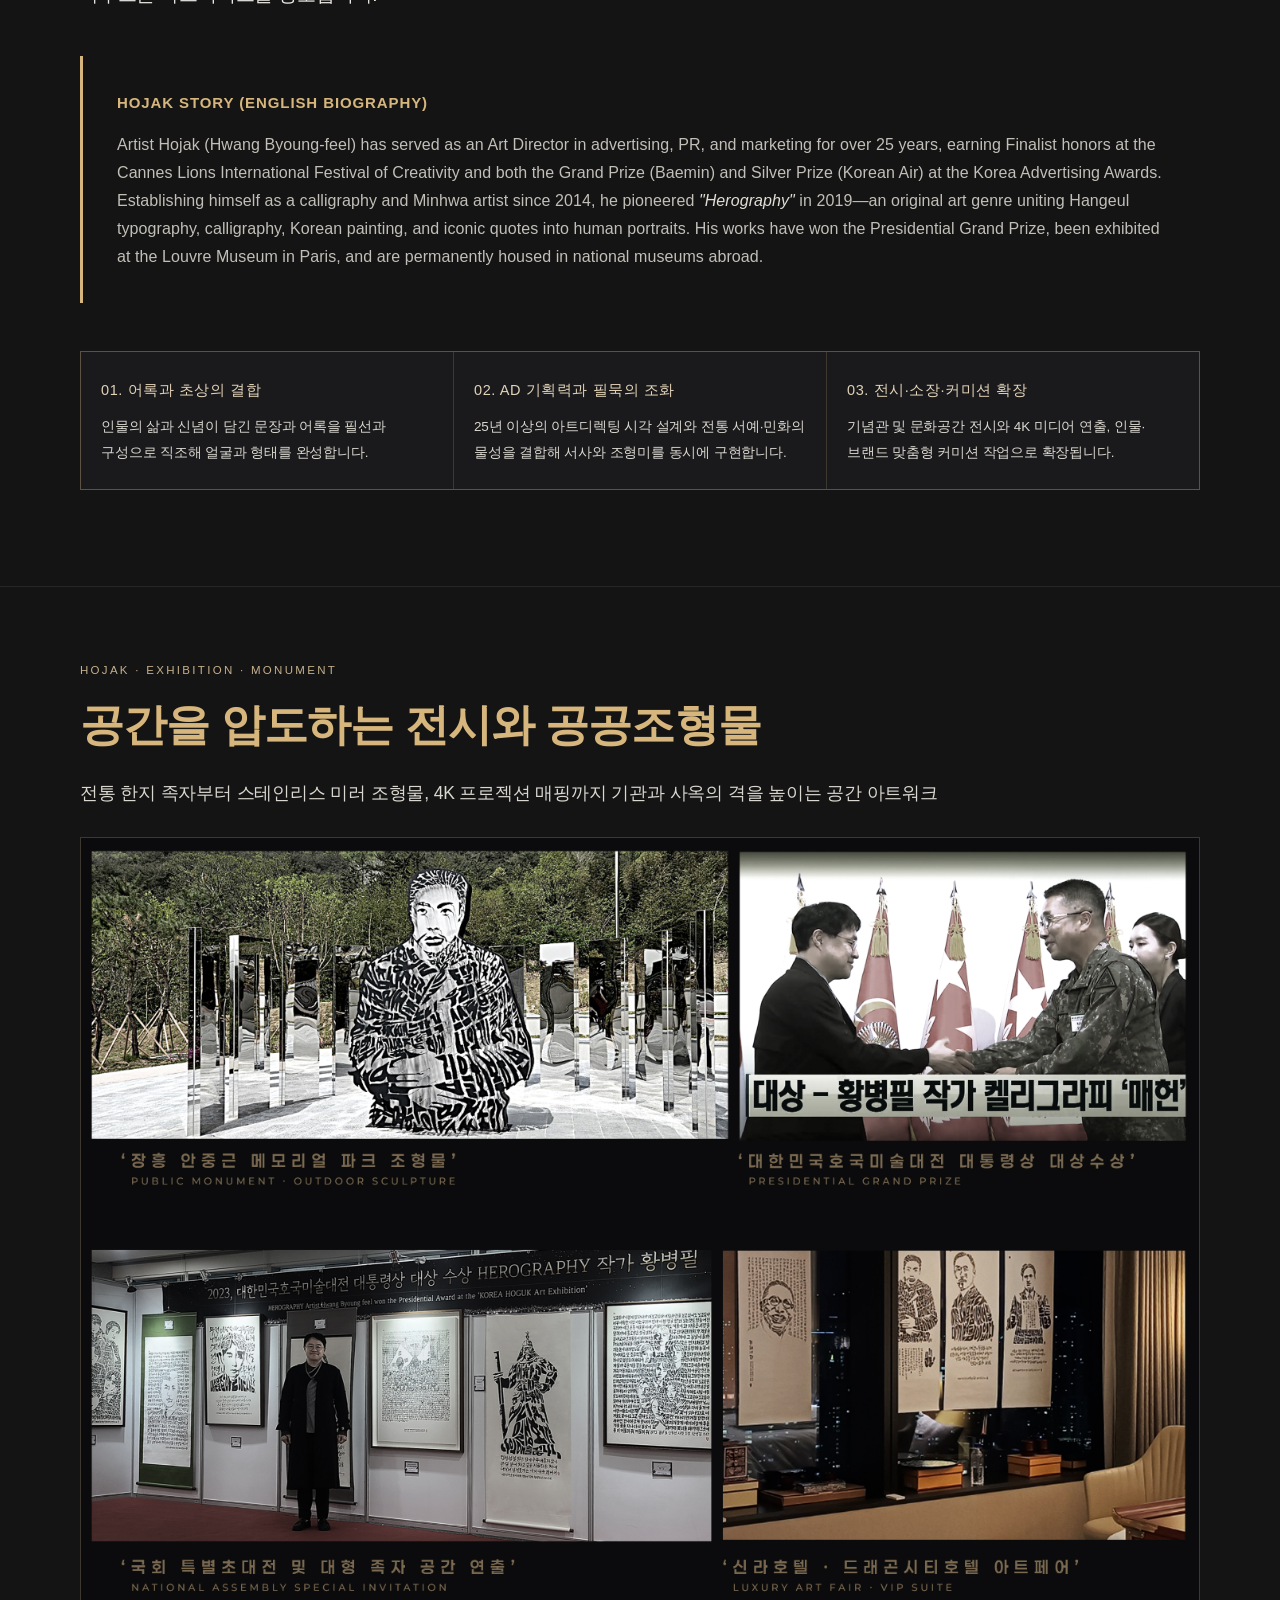
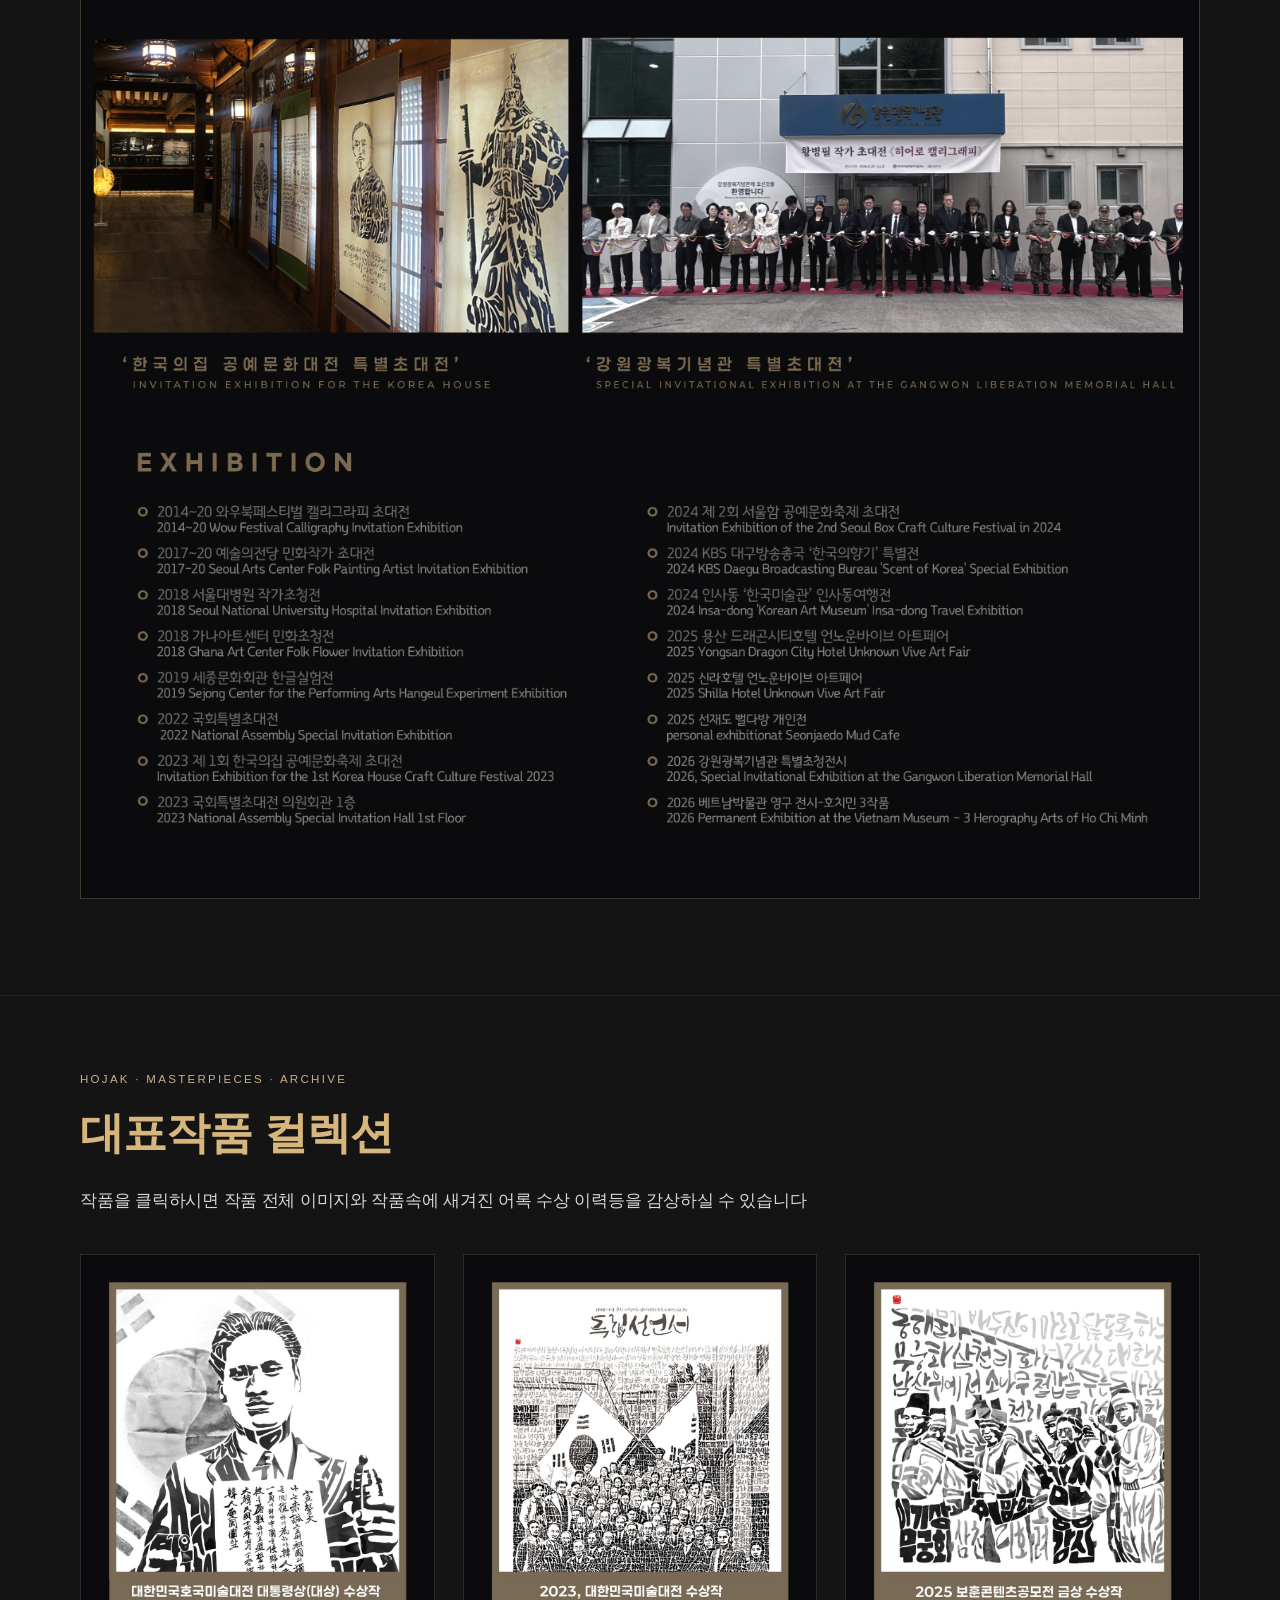
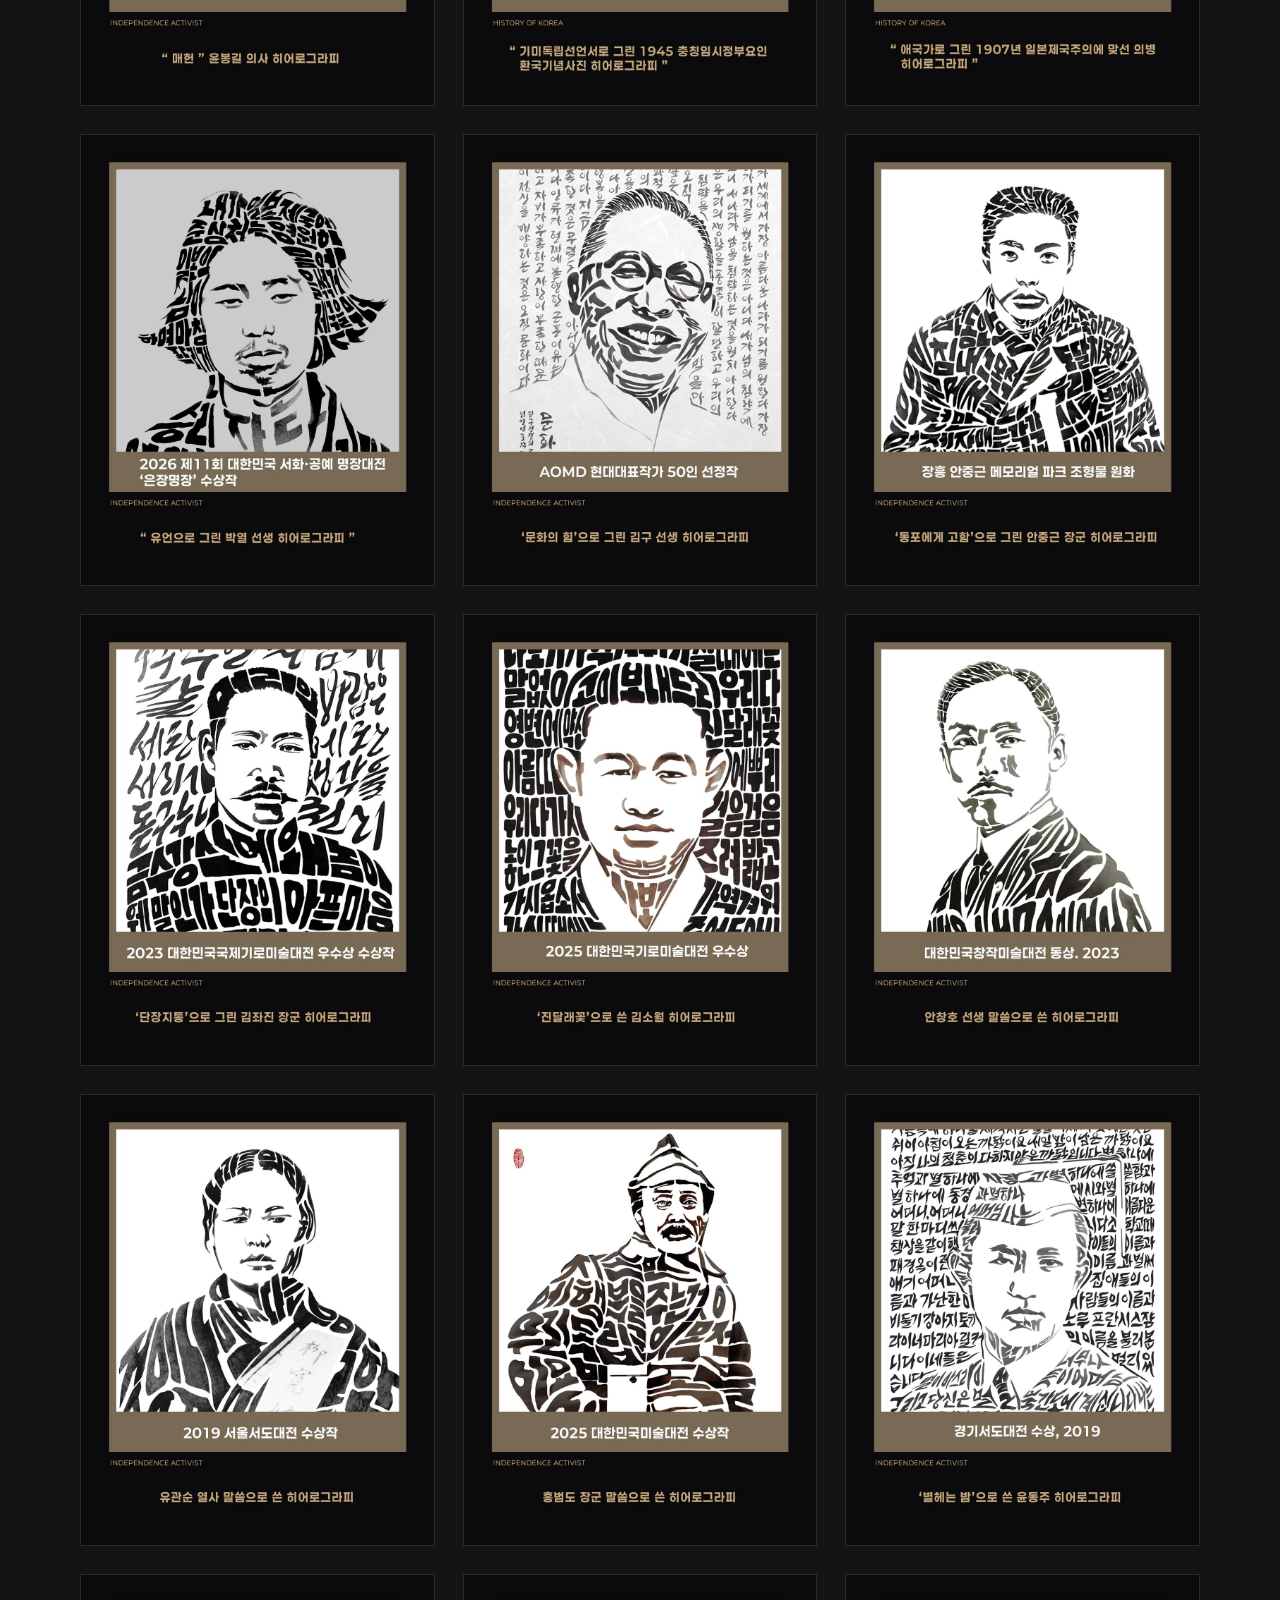
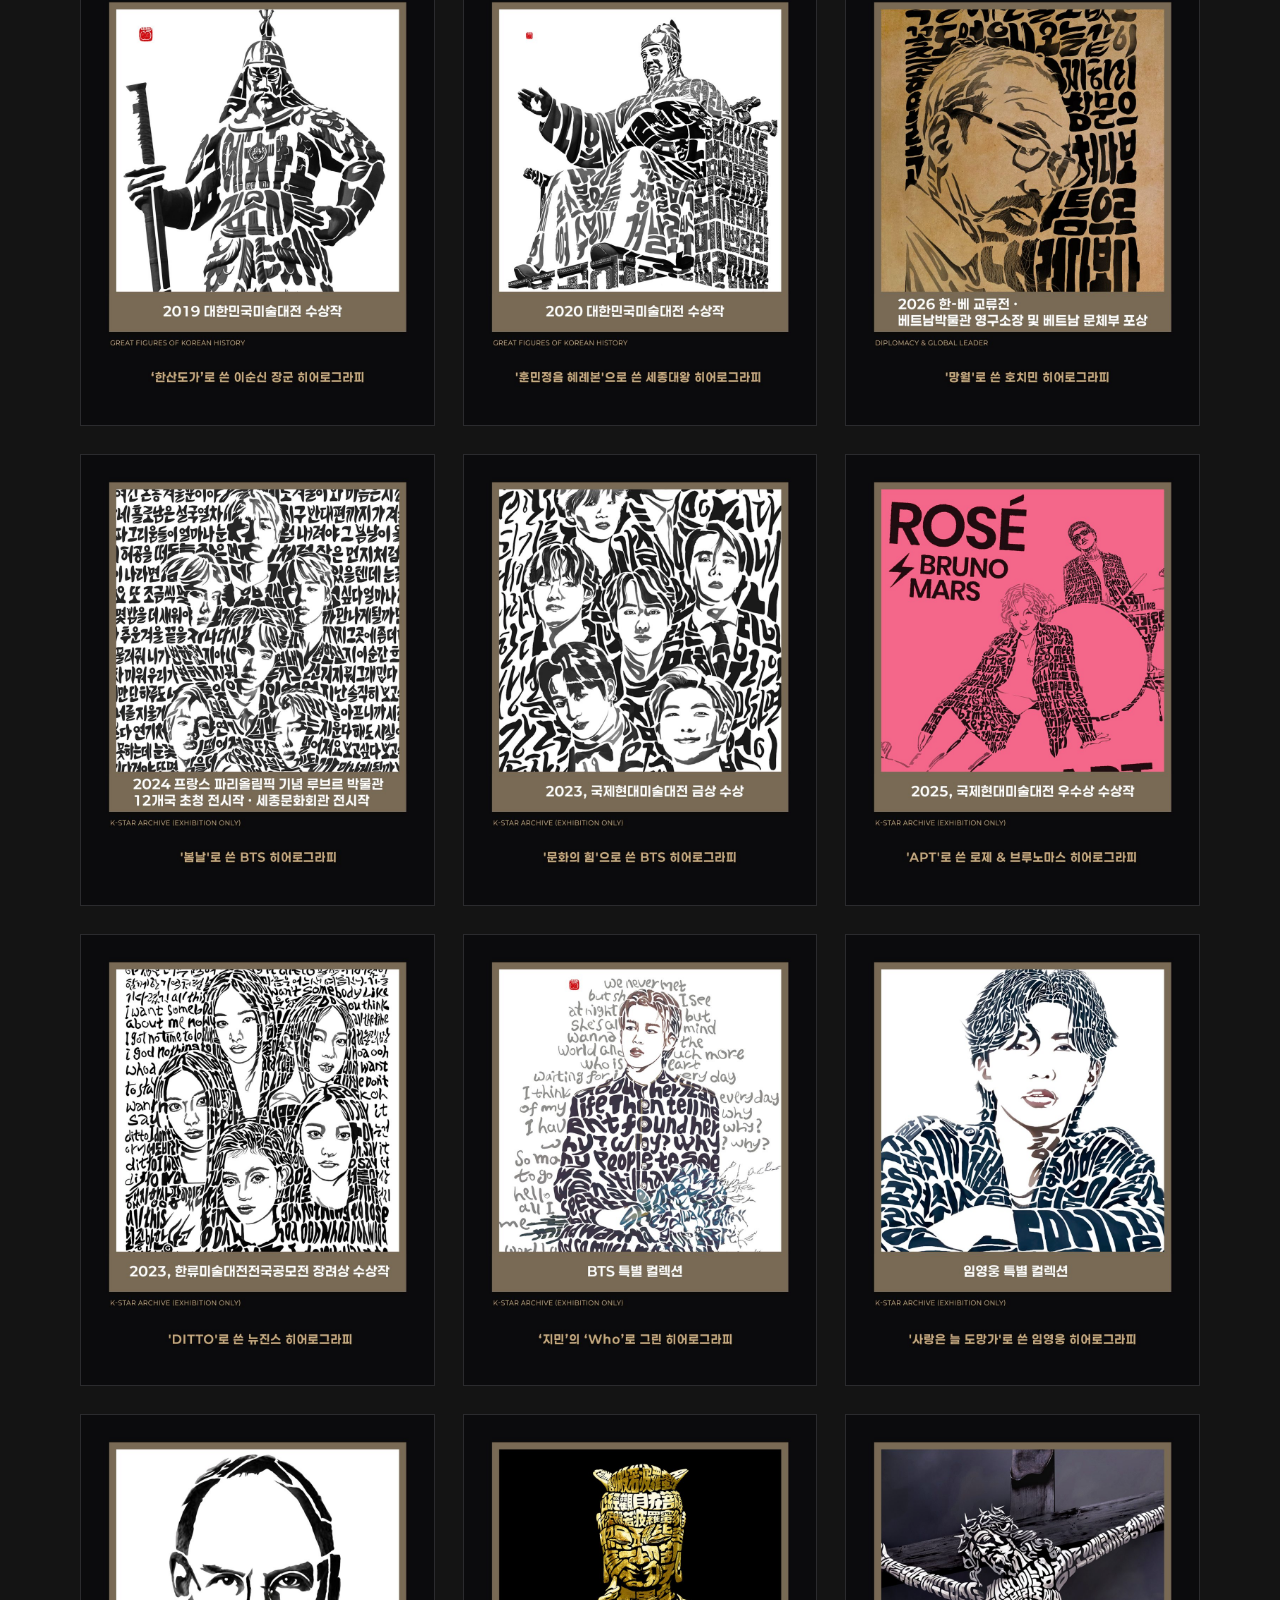
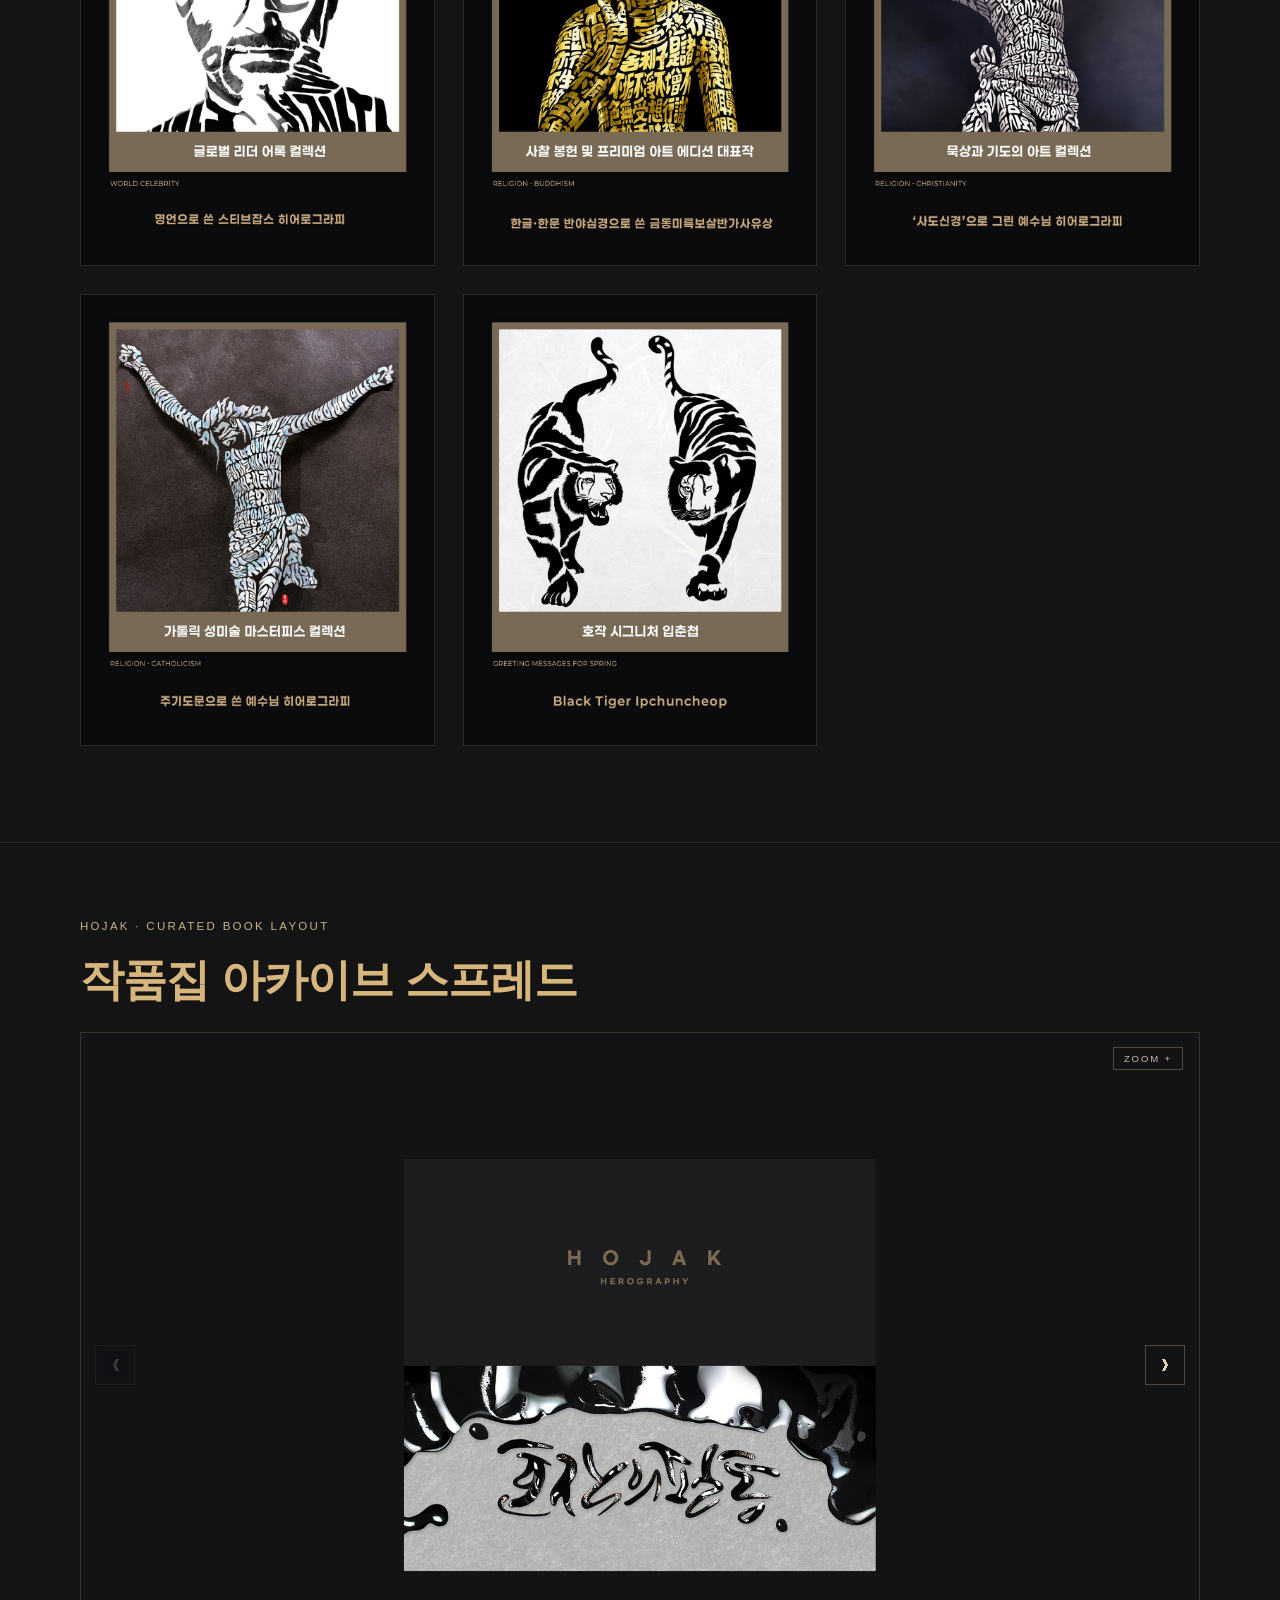
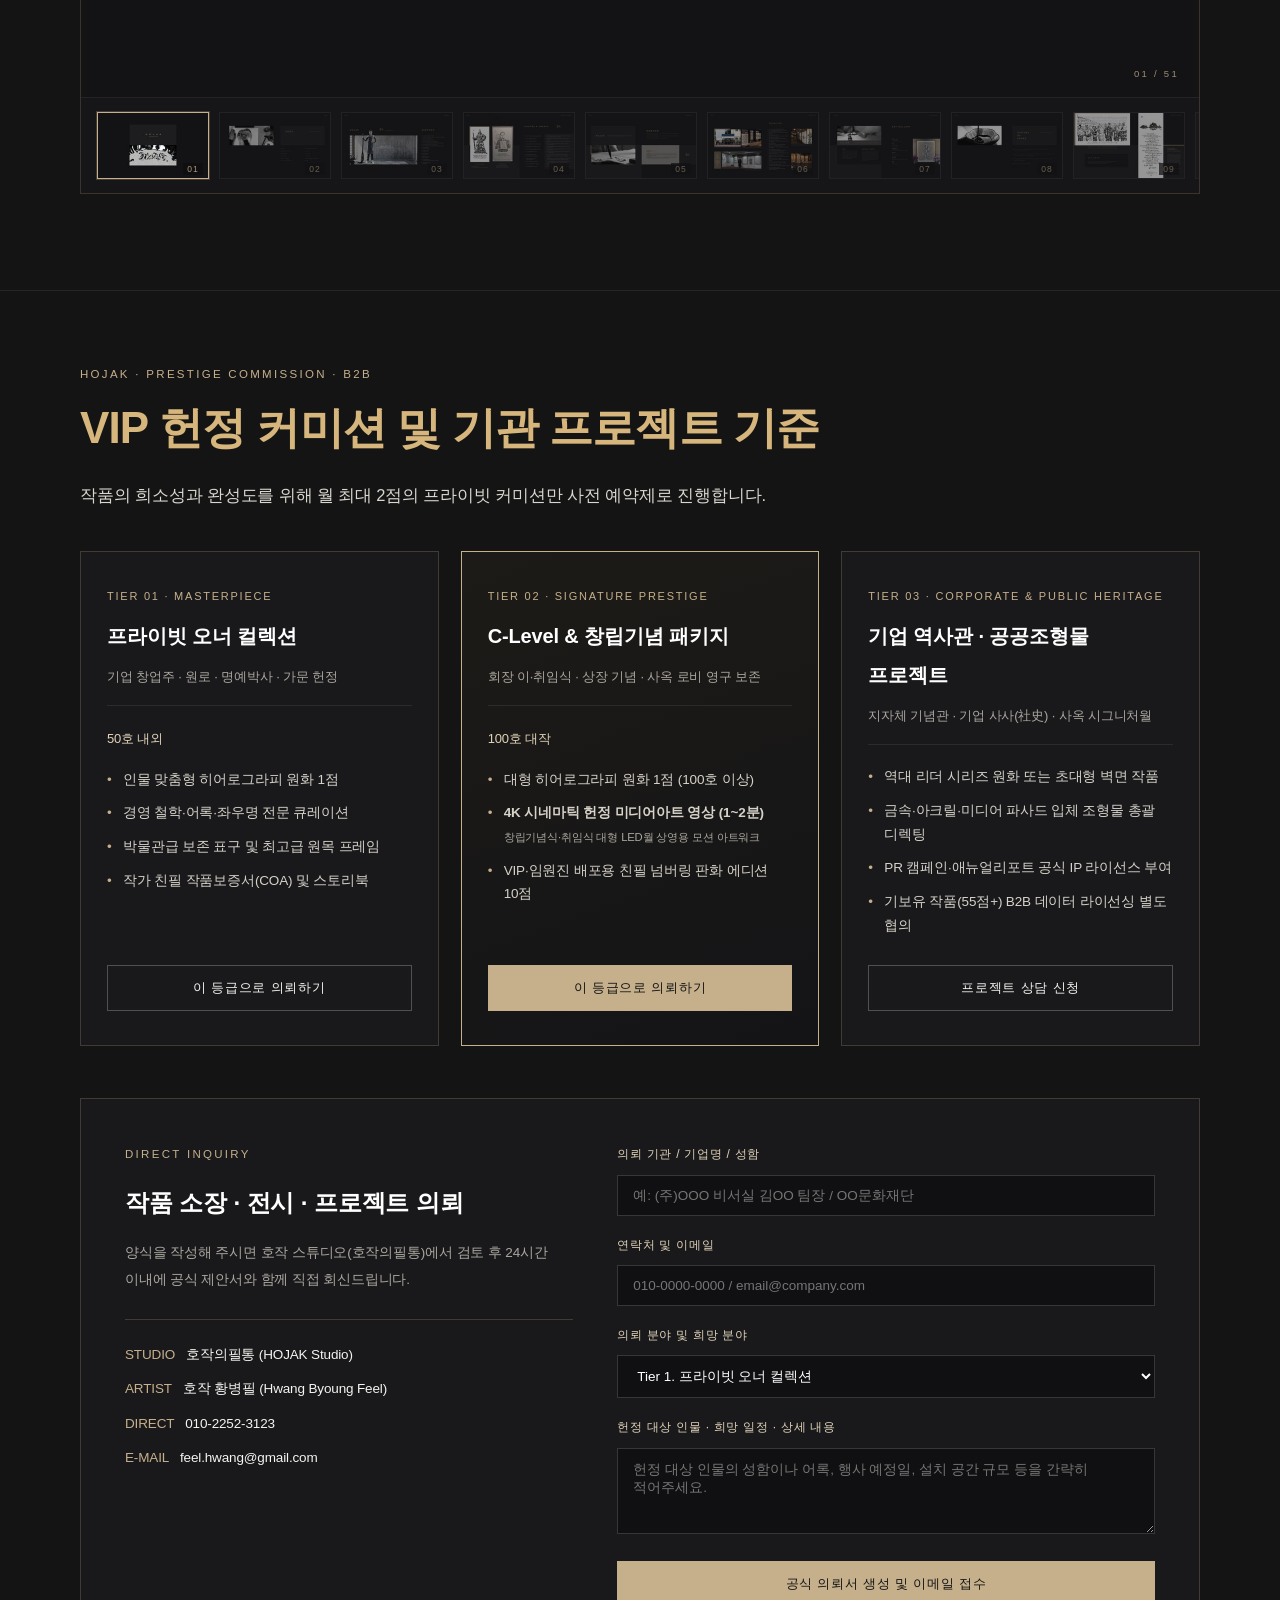
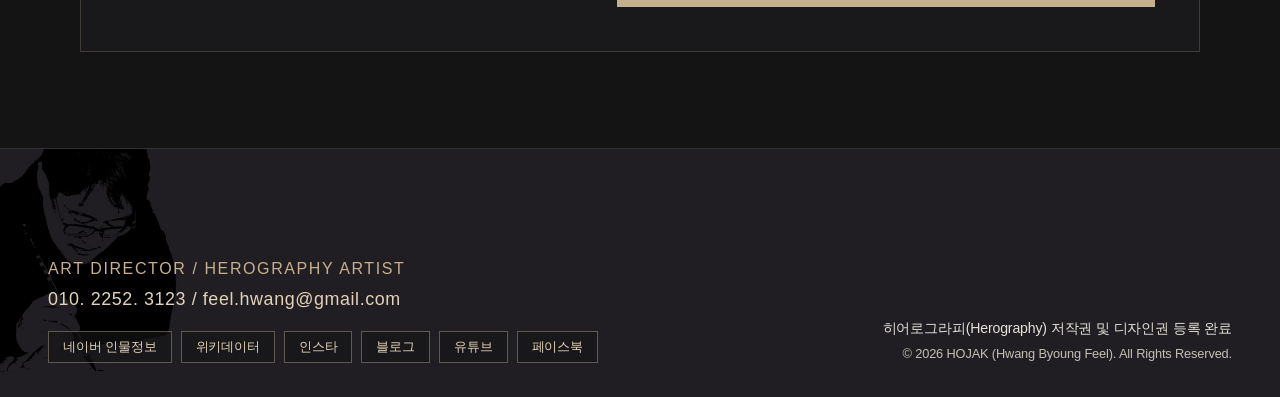
